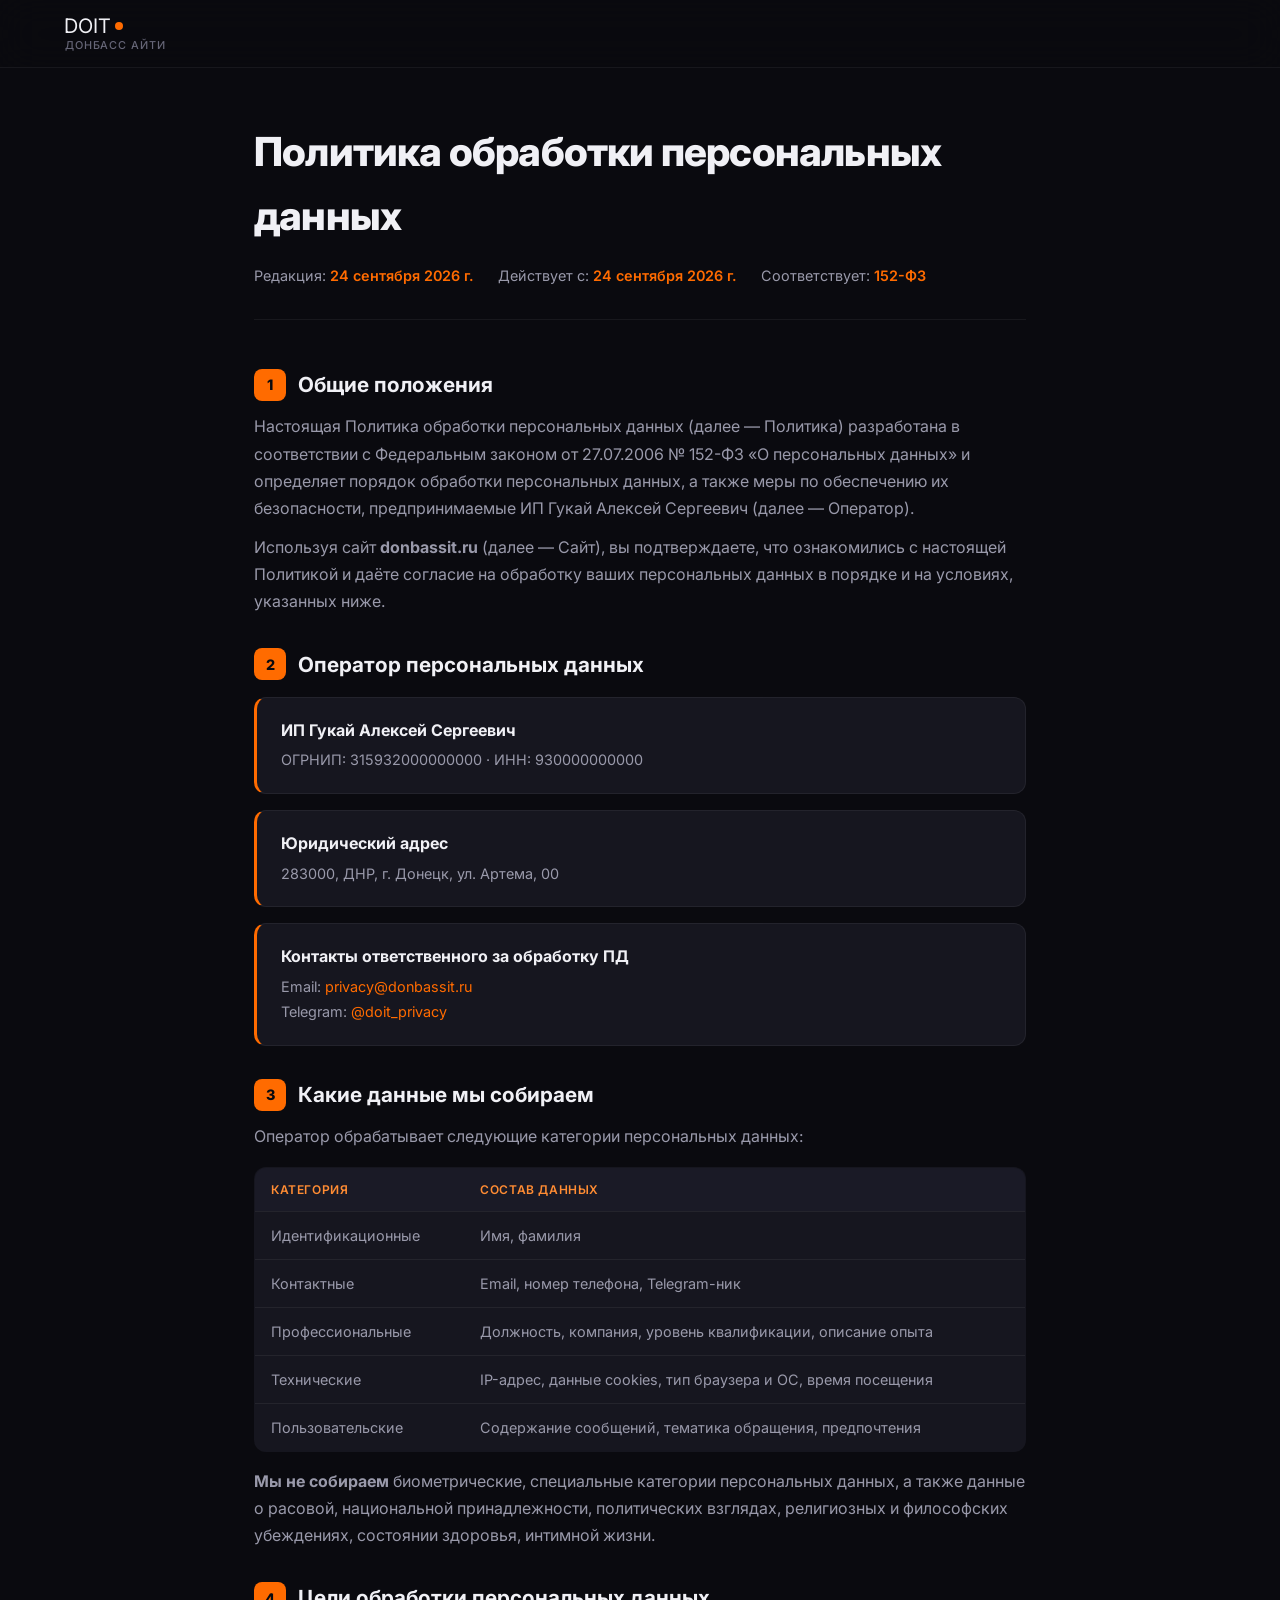
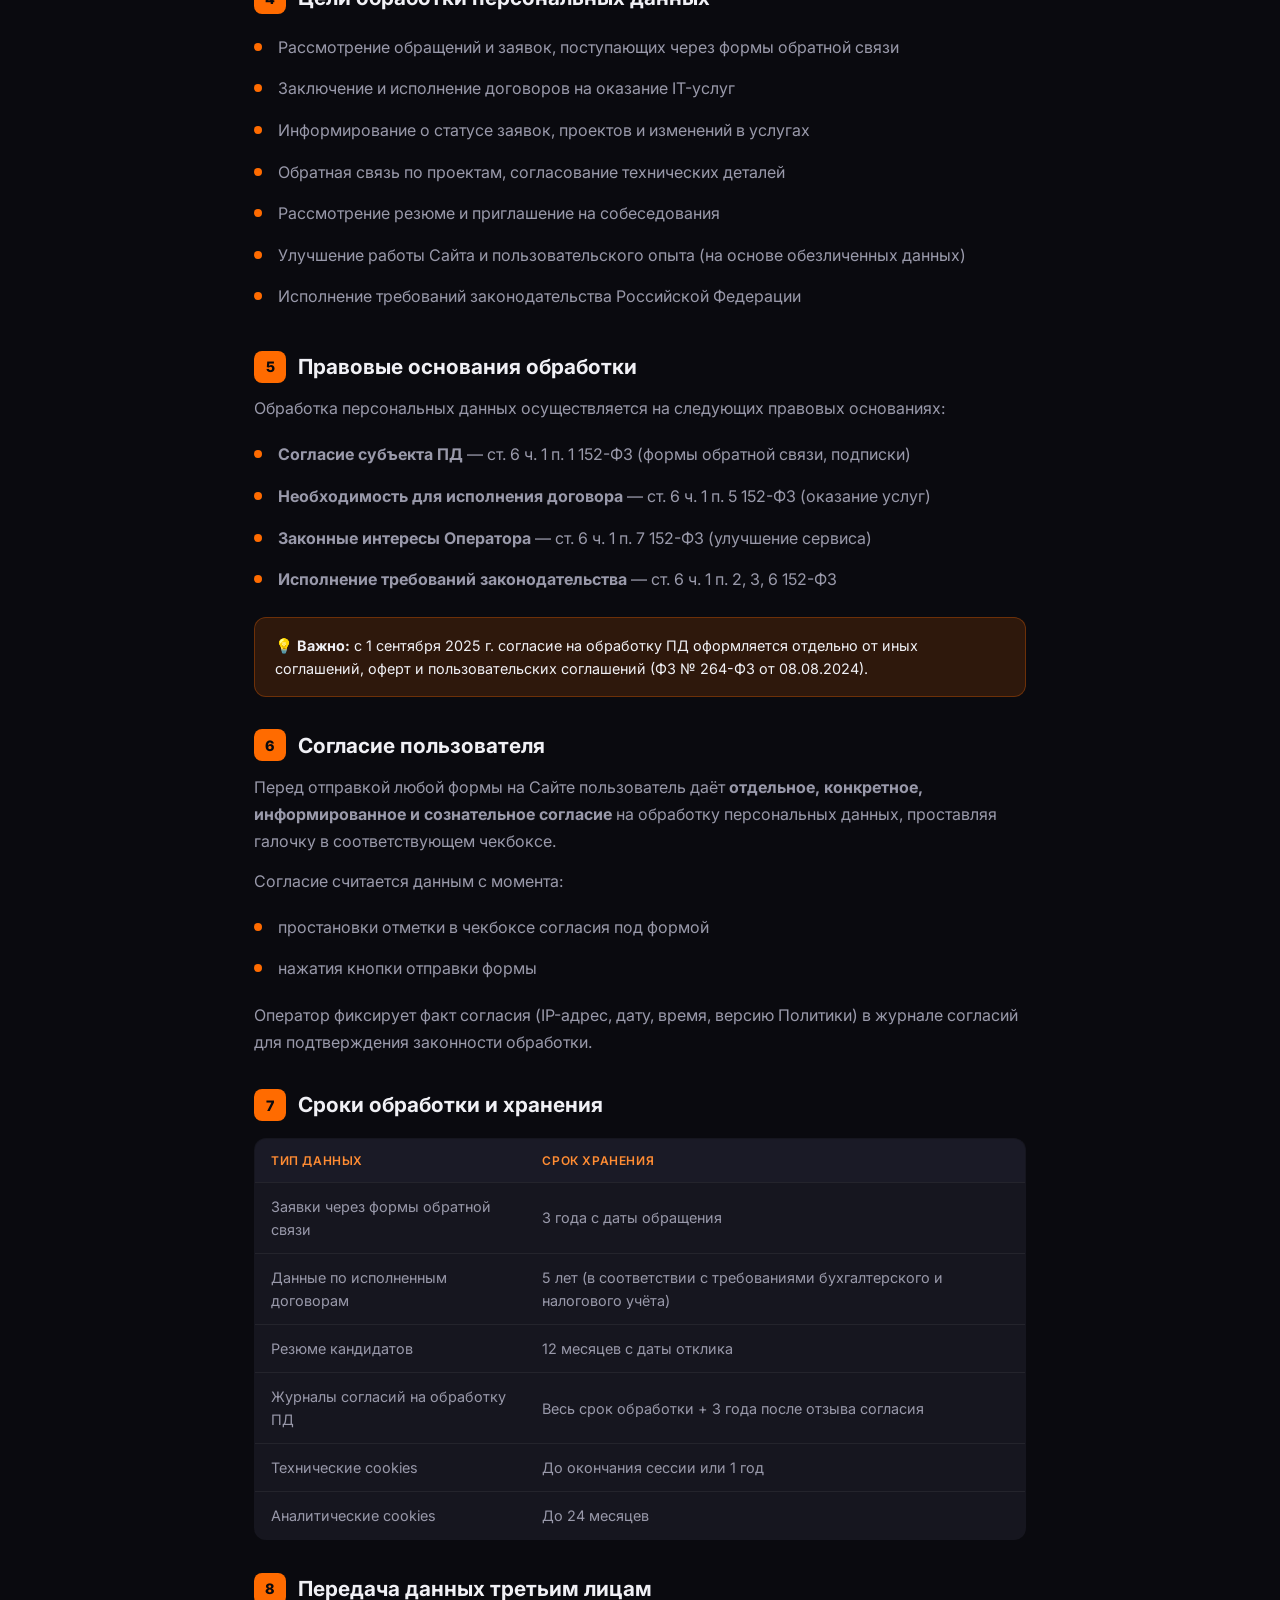
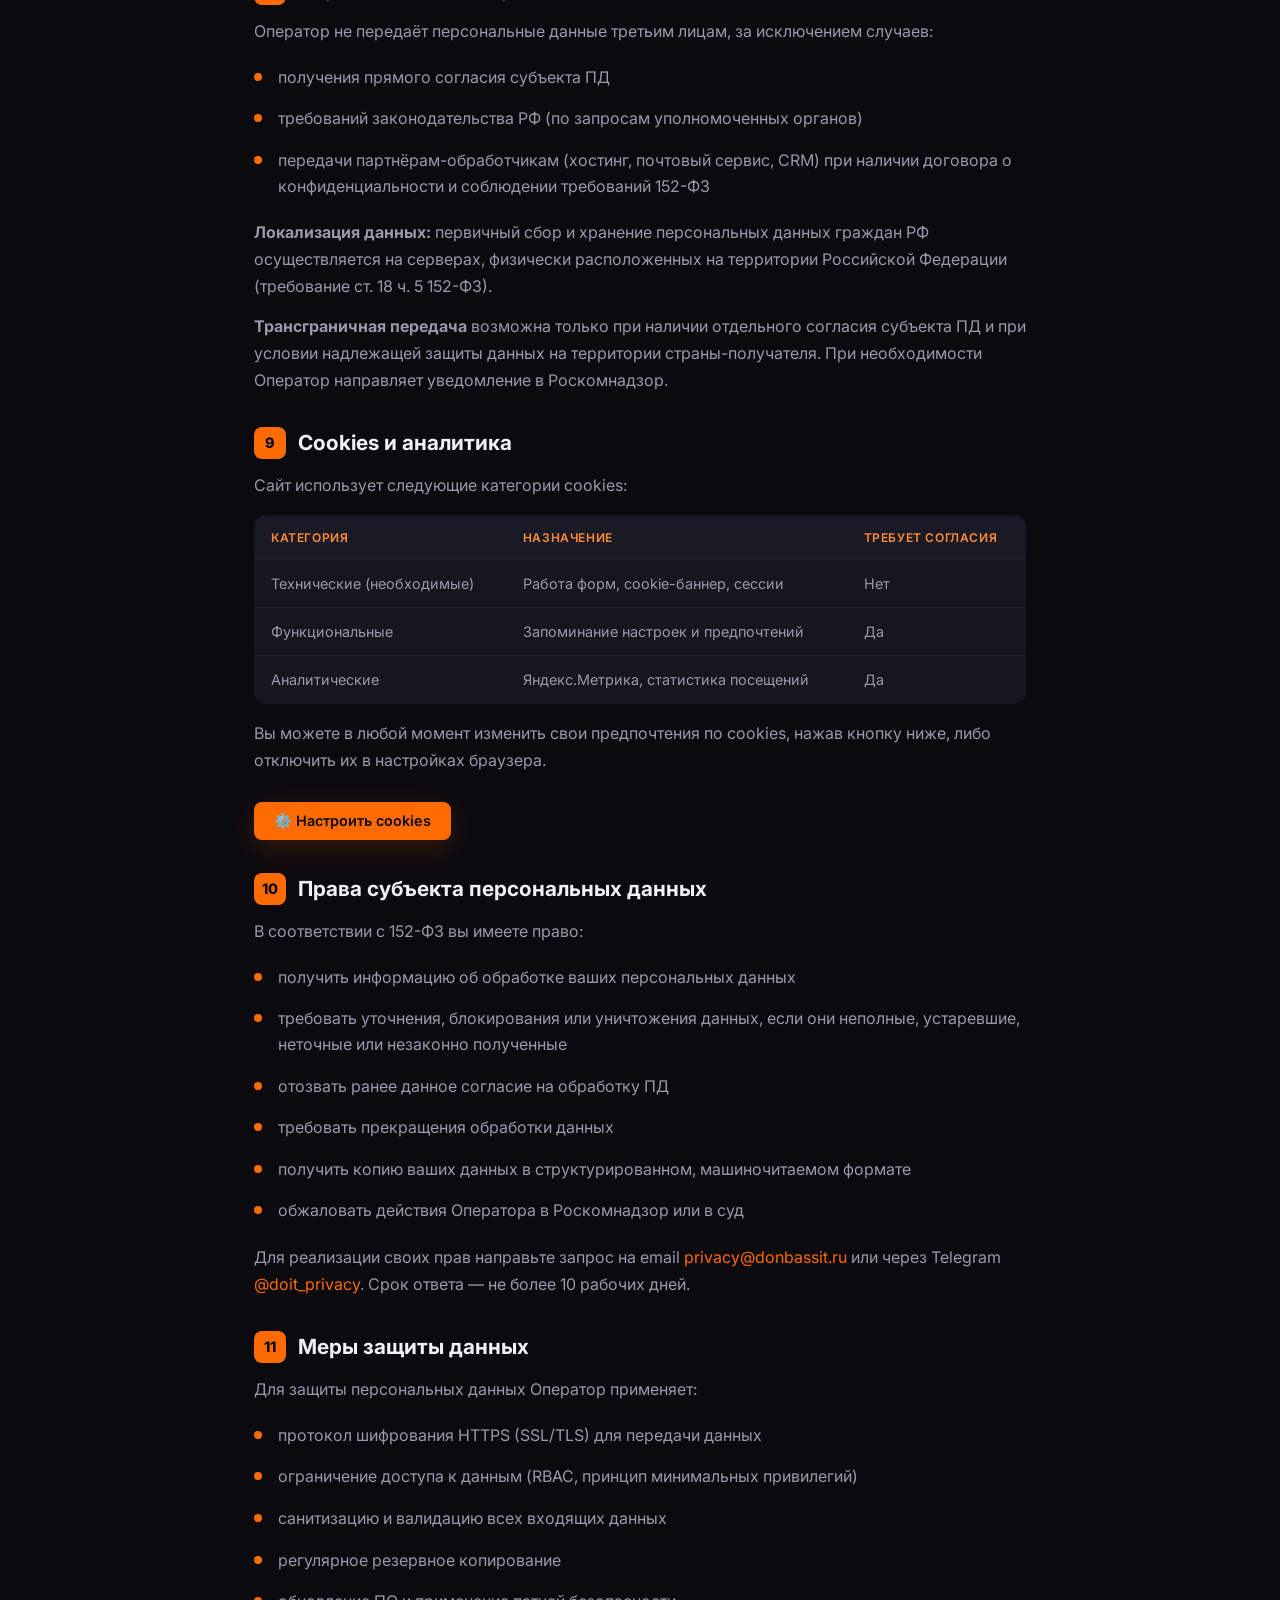
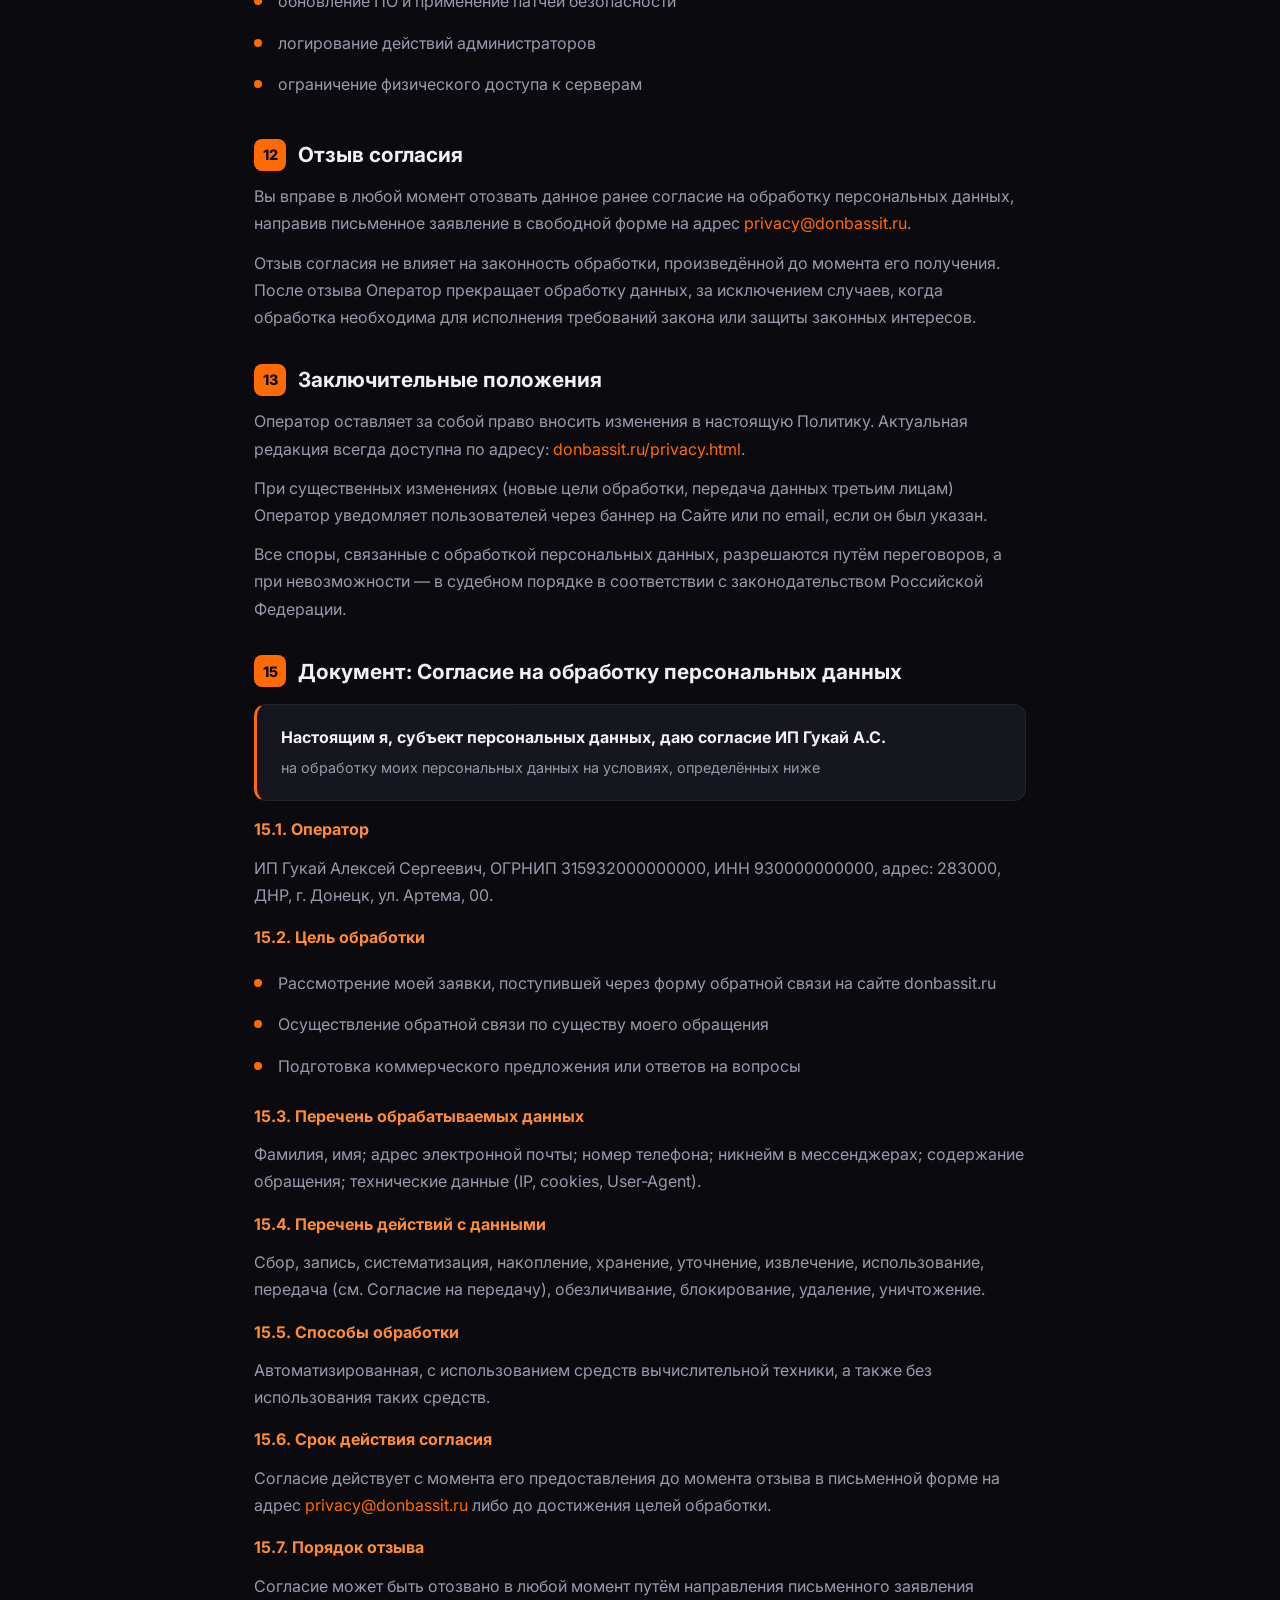
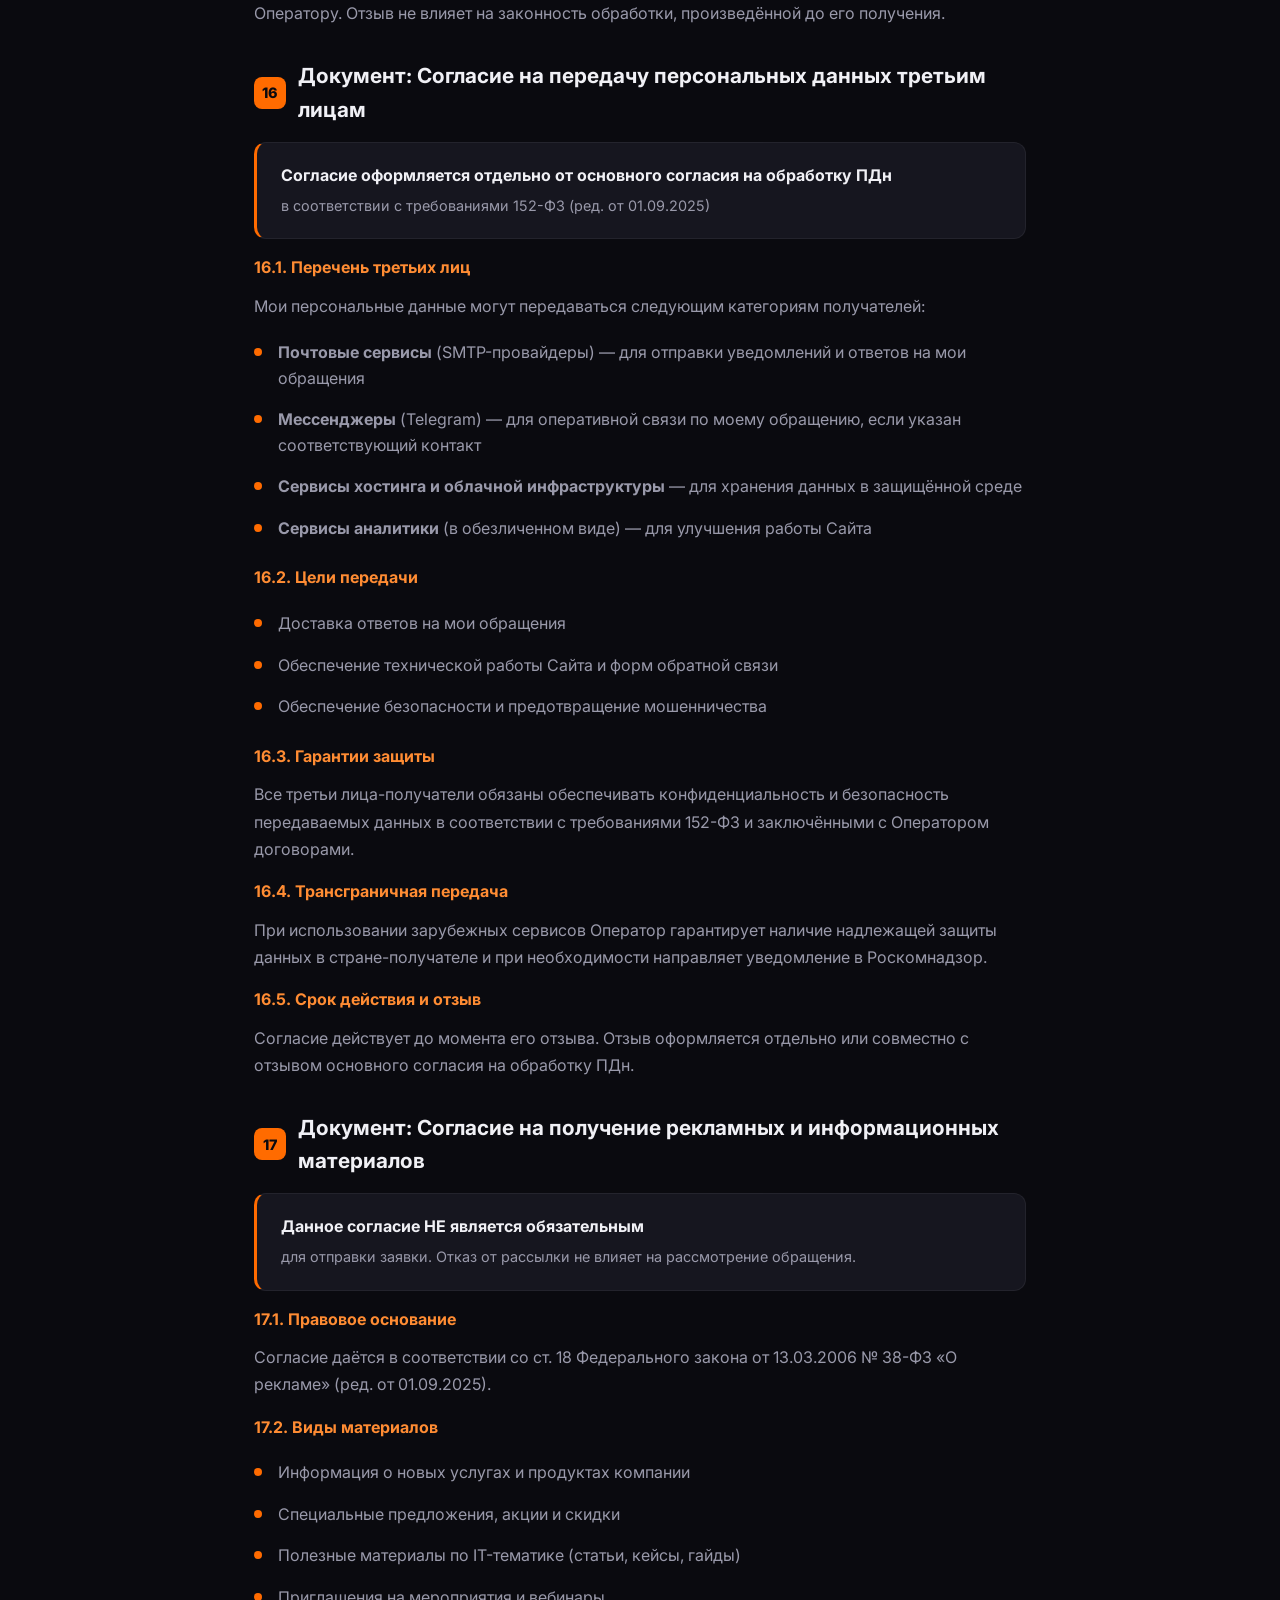
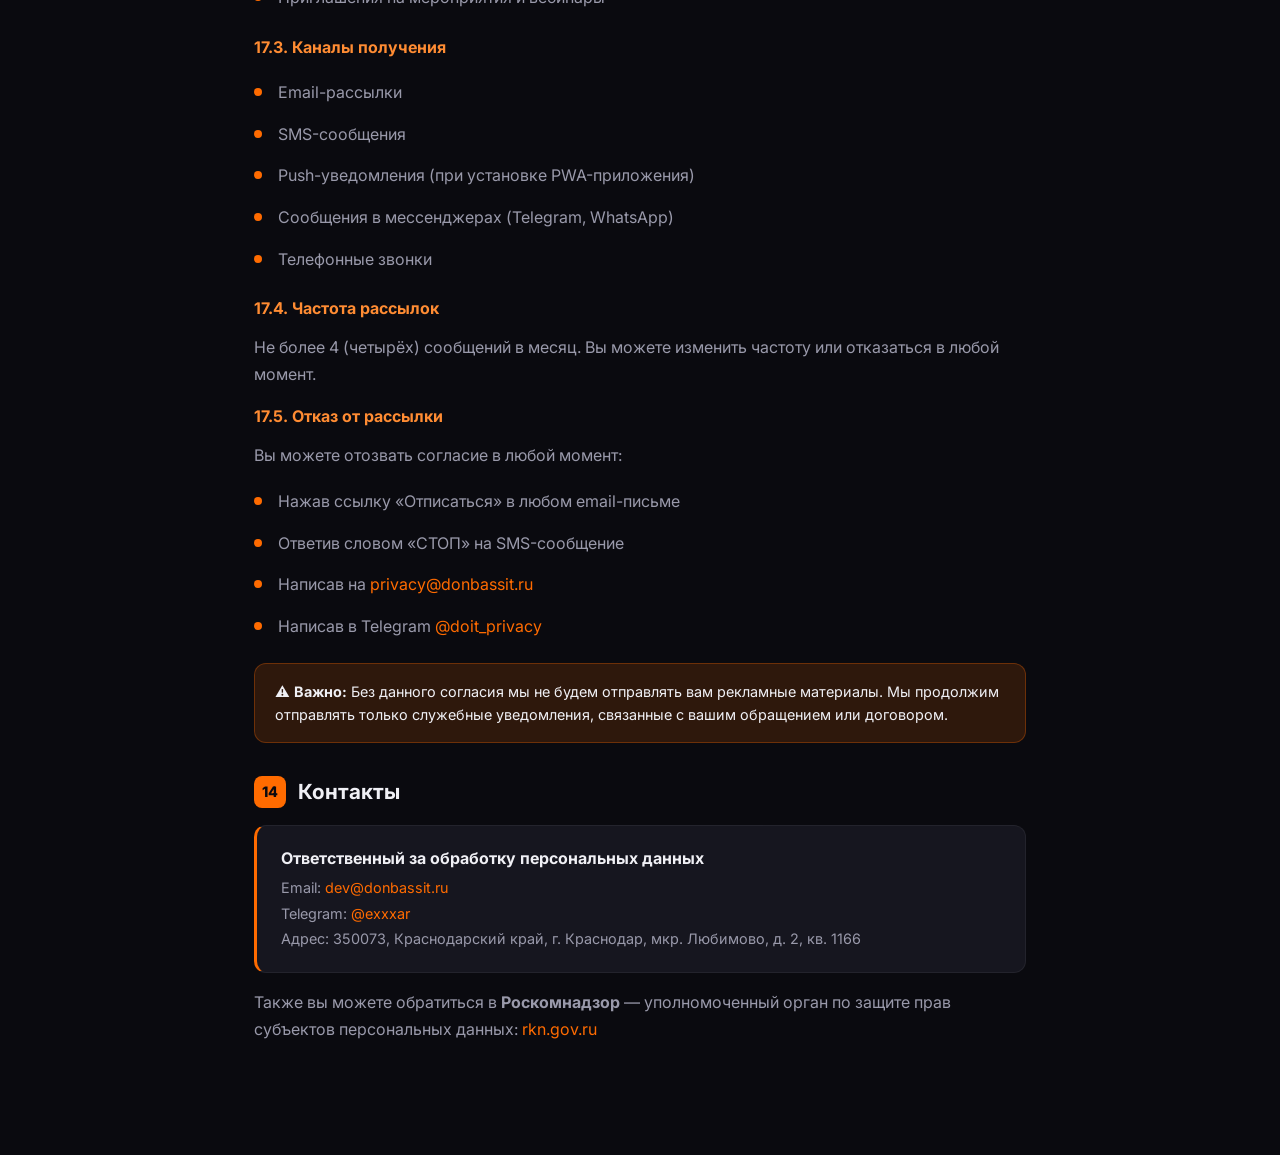
==== privacy.html @ e19195a1 "first" ====
<!DOCTYPE html>
<html lang="ru">
<head>
    <meta charset="UTF-8">
    <meta name="viewport" content="width=device-width, initial-scale=1.0">

    <meta name="description" content="Политика обработки персональных данных компании Донбасс АйТи (DOIT) в соответствии с 152-ФЗ">
    <link rel="preconnect" href="https://fonts.googleapis.com">
    <link rel="preconnect" href="https://fonts.gstatic.com" crossorigin>
    <link href="https://fonts.googleapis.com/css2?family=Inter:wght@300;400;500;600;700;800;900&display=swap" rel="stylesheet">
    <link rel="stylesheet" href="assets/css/styles.css">

    <meta charset="UTF-8">
    <meta name="viewport" content="width=device-width, initial-scale=1.0">

    <title>Политика конфиденциальности — Донбасс АйТи (DOIT)</title>
    <meta name="description" content="Политика обработки персональных данных компании Донбасс АйТи (DOIT). Соответствие 152-ФЗ и 38-ФЗ (ред. от 01.09.2025).">
    <meta name="robots" content="noindex, follow">
    <link rel="canonical" href="https://donbassit.ru/privacy.html">

    <!-- Open Graph -->
    <meta property="og:type" content="website">
    <meta property="og:site_name" content="Донбасс АйТи (DOIT)">
    <meta property="og:title" content="Политика конфиденциальности — DOIT">
    <meta property="og:description" content="Политика обработки персональных данных в соответствии с 152-ФЗ и 38-ФЗ">
    <meta property="og:url" content="https://donbassit.ru/privacy.html">
    <meta property="og:image" content="https://donbassit.ru/og-image.php?title=Веб-разработка&subtitle=Laravel + Vue.js">
    <meta property="og:locale" content="ru_RU">

    <!-- Twitter -->
    <meta name="twitter:card" content="summary">
    <meta name="twitter:title" content="Политика конфиденциальности — DOIT">
    <meta name="twitter:description" content="Политика обработки персональных данных в соответствии с 152-ФЗ">
    <meta name="twitter:image" content="https://donbassit.ru/assets/images/og-cover.jpg">

    <meta name="theme-color" content="#0a0a0f">
    <style>
        .privacy {
            padding-top: 120px;
            padding-bottom: 80px;
        }
        .privacy__container {
            max-width: 820px;
            margin: 0 auto;
            padding: 0 24px;
        }
        .privacy__header {
            margin-bottom: 48px;
            padding-bottom: 32px;
            border-bottom: 1px solid var(--border);
        }
        .privacy__title {
            font-size: clamp(1.8rem, 4vw, 2.5rem);
            font-weight: 800;
            letter-spacing: -0.02em;
            margin-bottom: 16px;
        }
        .privacy__meta {
            display: flex;
            flex-wrap: wrap;
            gap: 24px;
            color: var(--text-secondary);
            font-size: 0.9rem;
        }
        .privacy__meta strong {
            color: var(--accent);
            font-weight: 600;
        }
        .privacy__section {
            margin-bottom: 32px;
        }
        .privacy__section h2 {
            font-size: 1.3rem;
            font-weight: 700;
            margin-bottom: 12px;
            color: var(--text-primary);
            display: flex;
            align-items: center;
            gap: 12px;
        }
        .privacy__section h2 .privacy__num {
            display: inline-flex;
            align-items: center;
            justify-content: center;
            width: 32px;
            height: 32px;
            background: var(--accent);
            color: var(--text-inverse);
            border-radius: 8px;
            font-size: 0.9rem;
            font-weight: 800;
            flex-shrink: 0;
        }
        .privacy__section p {
            color: var(--text-secondary);
            line-height: 1.7;
            margin-bottom: 12px;
        }
        .privacy__section ul {
            list-style: none;
            padding: 0;
            margin: 12px 0;
        }
        .privacy__section ul li {
            position: relative;
            padding: 8px 0 8px 24px;
            color: var(--text-secondary);
            line-height: 1.6;
        }
        .privacy__section ul li::before {
            content: '';
            position: absolute;
            left: 0;
            top: 16px;
            width: 8px;
            height: 8px;
            background: var(--accent);
            border-radius: 50%;
        }
        .privacy__table {
            width: 100%;
            border-collapse: collapse;
            margin: 16px 0;
            background: var(--bg-card);
            border-radius: var(--radius-md);
            overflow: hidden;
            border: 1px solid var(--border);
        }
        .privacy__table th,
        .privacy__table td {
            padding: 12px 16px;
            text-align: left;
            border-bottom: 1px solid var(--border);
            font-size: 0.9rem;
        }
        .privacy__table th {
            background: var(--bg-elevated);
            color: var(--accent-light);
            font-weight: 600;
            text-transform: uppercase;
            font-size: 0.75rem;
            letter-spacing: 0.05em;
        }
        .privacy__table td {
            color: var(--text-secondary);
        }
        .privacy__table tr:last-child td {
            border-bottom: none;
        }
        .privacy__card {
            padding: 20px 24px;
            background: var(--bg-card);
            border: 1px solid var(--border);
            border-left: 3px solid var(--accent);
            border-radius: var(--radius-md);
            margin: 16px 0;
        }
        .privacy__card strong {
            color: var(--text-primary);
            display: block;
            margin-bottom: 4px;
        }
        .privacy__card span {
            color: var(--text-secondary);
            font-size: 0.9rem;
        }
        .privacy__back {
            display: inline-flex;
            align-items: center;
            gap: 8px;
            margin-bottom: 32px;
            color: var(--accent);
            font-weight: 500;
            transition: var(--transition);
        }
        .privacy__back:hover {
            gap: 12px;
        }
        .privacy__cookies-info {
            padding: 16px 20px;
            background: var(--accent-glow);
            border: 1px solid var(--border-accent);
            border-radius: var(--radius-md);
            margin: 16px 0;
            color: var(--text-primary);
            font-size: 0.9rem;
        }
    </style>
</head>
<body>
<header class="privacy-header-bar">
    <div class="privacy-header-bar__inner">
        <a href="index2.html" class="logo">
            <div class="logo__main">
                <span class="logo__text">DOIT</span>
                <span class="logo__dot"></span>
            </div>
            <span class="logo__subtitle">Донбасс АйТи</span>
        </a>
    </div>
</header>

    <main class="privacy">
        <div class="privacy__container">
            <header class="privacy__header">
                <h1 class="privacy__title">Политика обработки персональных данных</h1>
                <div class="privacy__meta">
                    <span>Редакция: <strong>24 сентября 2026 г.</strong></span>
                    <span>Действует с: <strong>24 сентября 2026 г.</strong></span>
                    <span>Соответствует: <strong>152-ФЗ</strong></span>
                </div>
            </header>

            <section class="privacy__section">
                <h2><span class="privacy__num">1</span>Общие положения</h2>
                <p>
                    Настоящая Политика обработки персональных данных (далее — Политика) разработана в соответствии
                    с Федеральным законом от 27.07.2006 № 152-ФЗ «О персональных данных» и определяет порядок
                    обработки персональных данных, а также меры по обеспечению их безопасности, предпринимаемые
                    ИП Гукай Алексей Сергеевич (далее — Оператор).
                </p>
                <p>
                    Используя сайт <strong>donbassit.ru</strong> (далее — Сайт), вы подтверждаете, что ознакомились
                    с настоящей Политикой и даёте согласие на обработку ваших персональных данных в порядке и на
                    условиях, указанных ниже.
                </p>
            </section>

            <section class="privacy__section">
                <h2><span class="privacy__num">2</span>Оператор персональных данных</h2>
                <div class="privacy__card">
                    <strong>ИП Гукай Алексей Сергеевич</strong>
                    <span>ОГРНИП: 315932000000000 · ИНН: 930000000000</span>
                </div>
                <div class="privacy__card">
                    <strong>Юридический адрес</strong>
                    <span>283000, ДНР, г. Донецк, ул. Артема, 00</span>
                </div>
                <div class="privacy__card">
                    <strong>Контакты ответственного за обработку ПД</strong>
                    <span>
                        Email: <a href="mailto:privacy@donbassit.ru" style="color: var(--accent);">privacy@donbassit.ru</a><br>
                        Telegram: <a href="https://t.me/doit_privacy" style="color: var(--accent);">@doit_privacy</a>
                    </span>
                </div>
            </section>

            <section class="privacy__section">
                <h2><span class="privacy__num">3</span>Какие данные мы собираем</h2>
                <p>Оператор обрабатывает следующие категории персональных данных:</p>
                <table class="privacy__table">
                    <thead>
                        <tr>
                            <th>Категория</th>
                            <th>Состав данных</th>
                        </tr>
                    </thead>
                    <tbody>
                        <tr>
                            <td>Идентификационные</td>
                            <td>Имя, фамилия</td>
                        </tr>
                        <tr>
                            <td>Контактные</td>
                            <td>Email, номер телефона, Telegram-ник</td>
                        </tr>
                        <tr>
                            <td>Профессиональные</td>
                            <td>Должность, компания, уровень квалификации, описание опыта</td>
                        </tr>
                        <tr>
                            <td>Технические</td>
                            <td>IP-адрес, данные cookies, тип браузера и ОС, время посещения</td>
                        </tr>
                        <tr>
                            <td>Пользовательские</td>
                            <td>Содержание сообщений, тематика обращения, предпочтения</td>
                        </tr>
                    </tbody>
                </table>
                <p>
                    <strong>Мы не собираем</strong> биометрические, специальные категории персональных данных,
                    а также данные о расовой, национальной принадлежности, политических взглядах, религиозных
                    и философских убеждениях, состоянии здоровья, интимной жизни.
                </p>
            </section>

            <section class="privacy__section">
                <h2><span class="privacy__num">4</span>Цели обработки персональных данных</h2>
                <ul>
                    <li>Рассмотрение обращений и заявок, поступающих через формы обратной связи</li>
                    <li>Заключение и исполнение договоров на оказание IT-услуг</li>
                    <li>Информирование о статусе заявок, проектов и изменений в услугах</li>
                    <li>Обратная связь по проектам, согласование технических деталей</li>
                    <li>Рассмотрение резюме и приглашение на собеседования</li>
                    <li>Улучшение работы Сайта и пользовательского опыта (на основе обезличенных данных)</li>
                    <li>Исполнение требований законодательства Российской Федерации</li>
                </ul>
            </section>

            <section class="privacy__section">
                <h2><span class="privacy__num">5</span>Правовые основания обработки</h2>
                <p>Обработка персональных данных осуществляется на следующих правовых основаниях:</p>
                <ul>
                    <li><strong>Согласие субъекта ПД</strong> — ст. 6 ч. 1 п. 1 152-ФЗ (формы обратной связи, подписки)</li>
                    <li><strong>Необходимость для исполнения договора</strong> — ст. 6 ч. 1 п. 5 152-ФЗ (оказание услуг)</li>
                    <li><strong>Законные интересы Оператора</strong> — ст. 6 ч. 1 п. 7 152-ФЗ (улучшение сервиса)</li>
                    <li><strong>Исполнение требований законодательства</strong> — ст. 6 ч. 1 п. 2, 3, 6 152-ФЗ</li>
                </ul>
                <div class="privacy__cookies-info">
                    💡 <strong>Важно:</strong> с 1 сентября 2025 г. согласие на обработку ПД оформляется отдельно от
                    иных соглашений, оферт и пользовательских соглашений (ФЗ № 264-ФЗ от 08.08.2024).
                </div>
            </section>

            <section class="privacy__section">
                <h2><span class="privacy__num">6</span>Согласие пользователя</h2>
                <p>
                    Перед отправкой любой формы на Сайте пользователь даёт <strong>отдельное, конкретное,
                    информированное и сознательное согласие</strong> на обработку персональных данных,
                    проставляя галочку в соответствующем чекбоксе.
                </p>
                <p>Согласие считается данным с момента:</p>
                <ul>
                    <li>простановки отметки в чекбоксе согласия под формой</li>
                    <li>нажатия кнопки отправки формы</li>
                </ul>
                <p>
                    Оператор фиксирует факт согласия (IP-адрес, дату, время, версию Политики) в журнале
                    согласий для подтверждения законности обработки.
                </p>
            </section>

            <section class="privacy__section">
                <h2><span class="privacy__num">7</span>Сроки обработки и хранения</h2>
                <table class="privacy__table">
                    <thead>
                        <tr>
                            <th>Тип данных</th>
                            <th>Срок хранения</th>
                        </tr>
                    </thead>
                    <tbody>
                        <tr>
                            <td>Заявки через формы обратной связи</td>
                            <td>3 года с даты обращения</td>
                        </tr>
                        <tr>
                            <td>Данные по исполненным договорам</td>
                            <td>5 лет (в соответствии с требованиями бухгалтерского и налогового учёта)</td>
                        </tr>
                        <tr>
                            <td>Резюме кандидатов</td>
                            <td>12 месяцев с даты отклика</td>
                        </tr>
                        <tr>
                            <td>Журналы согласий на обработку ПД</td>
                            <td>Весь срок обработки + 3 года после отзыва согласия</td>
                        </tr>
                        <tr>
                            <td>Технические cookies</td>
                            <td>До окончания сессии или 1 год</td>
                        </tr>
                        <tr>
                            <td>Аналитические cookies</td>
                            <td>До 24 месяцев</td>
                        </tr>
                    </tbody>
                </table>
            </section>

            <section class="privacy__section">
                <h2><span class="privacy__num">8</span>Передача данных третьим лицам</h2>
                <p>Оператор не передаёт персональные данные третьим лицам, за исключением случаев:</p>
                <ul>
                    <li>получения прямого согласия субъекта ПД</li>
                    <li>требований законодательства РФ (по запросам уполномоченных органов)</li>
                    <li>передачи партнёрам-обработчикам (хостинг, почтовый сервис, CRM) при наличии договора
                        о конфиденциальности и соблюдении требований 152-ФЗ</li>
                </ul>
                <p>
                    <strong>Локализация данных:</strong> первичный сбор и хранение персональных данных
                    граждан РФ осуществляется на серверах, физически расположенных на территории
                    Российской Федерации (требование ст. 18 ч. 5 152-ФЗ).
                </p>
                <p>
                    <strong>Трансграничная передача</strong> возможна только при наличии отдельного
                    согласия субъекта ПД и при условии надлежащей защиты данных на территории страны-получателя.
                    При необходимости Оператор направляет уведомление в Роскомнадзор.
                </p>
            </section>

            <section class="privacy__section">
                <h2><span class="privacy__num">9</span>Cookies и аналитика</h2>
                <p>Сайт использует следующие категории cookies:</p>
                <table class="privacy__table">
                    <thead>
                        <tr>
                            <th>Категория</th>
                            <th>Назначение</th>
                            <th>Требует согласия</th>
                        </tr>
                    </thead>
                    <tbody>
                        <tr>
                            <td>Технические (необходимые)</td>
                            <td>Работа форм, cookie-баннер, сессии</td>
                            <td>Нет</td>
                        </tr>
                        <tr>
                            <td>Функциональные</td>
                            <td>Запоминание настроек и предпочтений</td>
                            <td>Да</td>
                        </tr>
                        <tr>
                            <td>Аналитические</td>
                            <td>Яндекс.Метрика, статистика посещений</td>
                            <td>Да</td>
                        </tr>
                    </tbody>
                </table>
                <p>
                    Вы можете в любой момент изменить свои предпочтения по cookies, нажав кнопку ниже,
                    либо отключить их в настройках браузера.
                </p>
                <button class="btn btn--accent" onclick="window.showCookieSettings && window.showCookieSettings()" style="margin-top: 16px;">
                    ⚙️ Настроить cookies
                </button>
            </section>

            <section class="privacy__section">
                <h2><span class="privacy__num">10</span>Права субъекта персональных данных</h2>
                <p>В соответствии с 152-ФЗ вы имеете право:</p>
                <ul>
                    <li>получить информацию об обработке ваших персональных данных</li>
                    <li>требовать уточнения, блокирования или уничтожения данных, если они неполные, устаревшие,
                        неточные или незаконно полученные</li>
                    <li>отозвать ранее данное согласие на обработку ПД</li>
                    <li>требовать прекращения обработки данных</li>
                    <li>получить копию ваших данных в структурированном, машиночитаемом формате</li>
                    <li>обжаловать действия Оператора в Роскомнадзор или в суд</li>
                </ul>
                <p>
                    Для реализации своих прав направьте запрос на email
                    <a href="mailto:privacy@donbassit.ru" style="color: var(--accent);">privacy@donbassit.ru</a>
                    или через Telegram
                    <a href="https://t.me/doit_privacy" style="color: var(--accent);">@doit_privacy</a>.
                    Срок ответа — не более 10 рабочих дней.
                </p>
            </section>

            <section class="privacy__section">
                <h2><span class="privacy__num">11</span>Меры защиты данных</h2>
                <p>Для защиты персональных данных Оператор применяет:</p>
                <ul>
                    <li>протокол шифрования HTTPS (SSL/TLS) для передачи данных</li>
                    <li>ограничение доступа к данным (RBAC, принцип минимальных привилегий)</li>
                    <li>санитизацию и валидацию всех входящих данных</li>
                    <li>регулярное резервное копирование</li>
                    <li>обновление ПО и применение патчей безопасности</li>
                    <li>логирование действий администраторов</li>
                    <li>ограничение физического доступа к серверам</li>
                </ul>
            </section>

            <section class="privacy__section">
                <h2><span class="privacy__num">12</span>Отзыв согласия</h2>
                <p>
                    Вы вправе в любой момент отозвать данное ранее согласие на обработку персональных данных,
                    направив письменное заявление в свободной форме на адрес
                    <a href="mailto:privacy@donbassit.ru" style="color: var(--accent);">privacy@donbassit.ru</a>.
                </p>
                <p>
                    Отзыв согласия не влияет на законность обработки, произведённой до момента его получения.
                    После отзыва Оператор прекращает обработку данных, за исключением случаев, когда обработка
                    необходима для исполнения требований закона или защиты законных интересов.
                </p>
            </section>

            <section class="privacy__section">
                <h2><span class="privacy__num">13</span>Заключительные положения</h2>
                <p>
                    Оператор оставляет за собой право вносить изменения в настоящую Политику.
                    Актуальная редакция всегда доступна по адресу:
                    <a href="privacy.html" style="color: var(--accent);">donbassit.ru/privacy.html</a>.
                </p>
                <p>
                    При существенных изменениях (новые цели обработки, передача данных третьим лицам)
                    Оператор уведомляет пользователей через баннер на Сайте или по email, если он был указан.
                </p>
                <p>
                    Все споры, связанные с обработкой персональных данных, разрешаются путём переговоров,
                    а при невозможности — в судебном порядке в соответствии с законодательством Российской Федерации.
                </p>
            </section>

            <section class="privacy__section" id="pd-consent">
                <h2><span class="privacy__num">15</span>Документ: Согласие на обработку персональных данных</h2>
                <div class="privacy__card">
                    <strong>Настоящим я, субъект персональных данных, даю согласие ИП Гукай А.С.</strong>
                    <span>на обработку моих персональных данных на условиях, определённых ниже</span>
                </div>

                <h3 style="font-size: 1rem; margin: 16px 0 12px; color: var(--accent-light);">
                    15.1. Оператор
                </h3>
                <p>ИП Гукай Алексей Сергеевич, ОГРНИП 315932000000000, ИНН 930000000000, адрес: 283000, ДНР, г. Донецк, ул. Артема, 00.</p>

                <h3 style="font-size: 1rem; margin: 16px 0 12px; color: var(--accent-light);">
                    15.2. Цель обработки
                </h3>
                <ul>
                    <li>Рассмотрение моей заявки, поступившей через форму обратной связи на сайте donbassit.ru</li>
                    <li>Осуществление обратной связи по существу моего обращения</li>
                    <li>Подготовка коммерческого предложения или ответов на вопросы</li>
                </ul>

                <h3 style="font-size: 1rem; margin: 16px 0 12px; color: var(--accent-light);">
                    15.3. Перечень обрабатываемых данных
                </h3>
                <p>Фамилия, имя; адрес электронной почты; номер телефона; никнейм в мессенджерах; содержание обращения; технические данные (IP, cookies, User-Agent).</p>

                <h3 style="font-size: 1rem; margin: 16px 0 12px; color: var(--accent-light);">
                    15.4. Перечень действий с данными
                </h3>
                <p>Сбор, запись, систематизация, накопление, хранение, уточнение, извлечение, использование, передача (см. Согласие на передачу), обезличивание, блокирование, удаление, уничтожение.</p>

                <h3 style="font-size: 1rem; margin: 16px 0 12px; color: var(--accent-light);">
                    15.5. Способы обработки
                </h3>
                <p>Автоматизированная, с использованием средств вычислительной техники, а также без использования таких средств.</p>

                <h3 style="font-size: 1rem; margin: 16px 0 12px; color: var(--accent-light);">
                    15.6. Срок действия согласия
                </h3>
                <p>Согласие действует с момента его предоставления до момента отзыва в письменной форме на адрес <a href="mailto:privacy@donbassit.ru" style="color: var(--accent);">privacy@donbassit.ru</a> либо до достижения целей обработки.</p>

                <h3 style="font-size: 1rem; margin: 16px 0 12px; color: var(--accent-light);">
                    15.7. Порядок отзыва
                </h3>
                <p>Согласие может быть отозвано в любой момент путём направления письменного заявления Оператору. Отзыв не влияет на законность обработки, произведённой до его получения.</p>
            </section>

            <section class="privacy__section" id="transfer-consent">
                <h2><span class="privacy__num">16</span>Документ: Согласие на передачу персональных данных третьим лицам</h2>
                <div class="privacy__card">
                    <strong>Согласие оформляется отдельно от основного согласия на обработку ПДн</strong>
                    <span>в соответствии с требованиями 152-ФЗ (ред. от 01.09.2025)</span>
                </div>

                <h3 style="font-size: 1rem; margin: 16px 0 12px; color: var(--accent-light);">
                    16.1. Перечень третьих лиц
                </h3>
                <p>Мои персональные данные могут передаваться следующим категориям получателей:</p>
                <ul>
                    <li><strong>Почтовые сервисы</strong> (SMTP-провайдеры) — для отправки уведомлений и ответов на мои обращения</li>
                    <li><strong>Мессенджеры</strong> (Telegram) — для оперативной связи по моему обращению, если указан соответствующий контакт</li>
                    <li><strong>Сервисы хостинга и облачной инфраструктуры</strong> — для хранения данных в защищённой среде</li>
                    <li><strong>Сервисы аналитики</strong> (в обезличенном виде) — для улучшения работы Сайта</li>
                </ul>

                <h3 style="font-size: 1rem; margin: 16px 0 12px; color: var(--accent-light);">
                    16.2. Цели передачи
                </h3>
                <ul>
                    <li>Доставка ответов на мои обращения</li>
                    <li>Обеспечение технической работы Сайта и форм обратной связи</li>
                    <li>Обеспечение безопасности и предотвращение мошенничества</li>
                </ul>

                <h3 style="font-size: 1rem; margin: 16px 0 12px; color: var(--accent-light);">
                    16.3. Гарантии защиты
                </h3>
                <p>Все третьи лица-получатели обязаны обеспечивать конфиденциальность и безопасность передаваемых данных в соответствии с требованиями 152-ФЗ и заключёнными с Оператором договорами.</p>

                <h3 style="font-size: 1rem; margin: 16px 0 12px; color: var(--accent-light);">
                    16.4. Трансграничная передача
                </h3>
                <p>При использовании зарубежных сервисов Оператор гарантирует наличие надлежащей защиты данных в стране-получателе и при необходимости направляет уведомление в Роскомнадзор.</p>

                <h3 style="font-size: 1rem; margin: 16px 0 12px; color: var(--accent-light);">
                    16.5. Срок действия и отзыв
                </h3>
                <p>Согласие действует до момента его отзыва. Отзыв оформляется отдельно или совместно с отзывом основного согласия на обработку ПДн.</p>
            </section>

            <section class="privacy__section" id="mailing-consent">
                <h2><span class="privacy__num">17</span>Документ: Согласие на получение рекламных и информационных материалов</h2>
                <div class="privacy__card">
                    <strong>Данное согласие НЕ является обязательным</strong>
                    <span>для отправки заявки. Отказ от рассылки не влияет на рассмотрение обращения.</span>
                </div>

                <h3 style="font-size: 1rem; margin: 16px 0 12px; color: var(--accent-light);">
                    17.1. Правовое основание
                </h3>
                <p>Согласие даётся в соответствии со ст. 18 Федерального закона от 13.03.2006 № 38-ФЗ «О рекламе» (ред. от 01.09.2025).</p>

                <h3 style="font-size: 1rem; margin: 16px 0 12px; color: var(--accent-light);">
                    17.2. Виды материалов
                </h3>
                <ul>
                    <li>Информация о новых услугах и продуктах компании</li>
                    <li>Специальные предложения, акции и скидки</li>
                    <li>Полезные материалы по IT-тематике (статьи, кейсы, гайды)</li>
                    <li>Приглашения на мероприятия и вебинары</li>
                </ul>

                <h3 style="font-size: 1rem; margin: 16px 0 12px; color: var(--accent-light);">
                    17.3. Каналы получения
                </h3>
                <ul>
                    <li>Email-рассылки</li>
                    <li>SMS-сообщения</li>
                    <li>Push-уведомления (при установке PWA-приложения)</li>
                    <li>Сообщения в мессенджерах (Telegram, WhatsApp)</li>
                    <li>Телефонные звонки</li>
                </ul>

                <h3 style="font-size: 1rem; margin: 16px 0 12px; color: var(--accent-light);">
                    17.4. Частота рассылок
                </h3>
                <p>Не более 4 (четырёх) сообщений в месяц. Вы можете изменить частоту или отказаться в любой момент.</p>

                <h3 style="font-size: 1rem; margin: 16px 0 12px; color: var(--accent-light);">
                    17.5. Отказ от рассылки
                </h3>
                <p>Вы можете отозвать согласие в любой момент:</p>
                <ul>
                    <li>Нажав ссылку «Отписаться» в любом email-письме</li>
                    <li>Ответив словом «СТОП» на SMS-сообщение</li>
                    <li>Написав на <a href="mailto:privacy@donbassit.ru" style="color: var(--accent);">privacy@donbassit.ru</a></li>
                    <li>Написав в Telegram <a href="https://t.me/doit_privacy" style="color: var(--accent);">@doit_privacy</a></li>
                </ul>

                <div class="privacy__cookies-info">
                    ⚠️ <strong>Важно:</strong> Без данного согласия мы не будем отправлять вам рекламные материалы.
                    Мы продолжим отправлять только служебные уведомления, связанные с вашим обращением или договором.
                </div>
            </section>

            <section class="privacy__section">
                <h2><span class="privacy__num">14</span>Контакты</h2>
                <div class="privacy__card">
                    <strong>Ответственный за обработку персональных данных</strong>
                    <span>
                        Email: <a href="mailto:dev@donbassit.ru" style="color: var(--accent);">dev@donbassit.ru</a><br>
                        Telegram: <a href="https://t.me/exxxxar" style="color: var(--accent);">@exxxar</a><br>
                        Адрес: 350073, Краснодарский край, г. Краснодар, мкр. Любимово, д. 2, кв. 1166
                    </span>
                </div>
                <p style="margin-top: 16px;">
                    Также вы можете обратиться в <strong>Роскомнадзор</strong> — уполномоченный орган
                    по защите прав субъектов персональных данных:
                    <a href="https://rkn.gov.ru" target="_blank" rel="noopener noreferrer" style="color: var(--accent);">rkn.gov.ru</a>
                </p>
            </section>
        </div>
    </main>

    <script src="assets/js/scripts.js"></script>
</body>
</html>
---- assets/css/styles.css ----
/* ===== CSS VARIABLES ===== */
:root {
    /* Dark Theme Colors */
    --bg-primary: #0a0a0f;
    --bg-secondary: #111118;
    --bg-card: #16161f;
    --bg-card-hover: #1c1c28;
    --bg-elevated: #1a1a26;

    /* Orange Accent */
    --accent: #ff6b00;
    --accent-light: #ff8c33;
    --accent-dark: #e05e00;
    --accent-glow: rgba(255, 107, 0, 0.15);
    --accent-glow-strong: rgba(255, 107, 0, 0.3);

    /* Text */
    --text-primary: #f0f0f5;
    --text-secondary: #9999aa;
    --text-muted: #666677;
    --text-inverse: #0a0a0f;

    /* Borders */
    --border: rgba(255, 255, 255, 0.06);
    --border-light: rgba(255, 255, 255, 0.1);
    --border-accent: rgba(255, 107, 0, 0.3);

    /* Shadows */
    --shadow-sm: 0 2px 8px rgba(0, 0, 0, 0.3);
    --shadow-md: 0 8px 32px rgba(0, 0, 0, 0.4);
    --shadow-lg: 0 16px 64px rgba(0, 0, 0, 0.5);
    --shadow-accent: 0 8px 32px rgba(255, 107, 0, 0.2);

    /* Spacing */
    --radius-sm: 8px;
    --radius-md: 12px;
    --radius-lg: 16px;
    --radius-xl: 24px;

    /* Transitions */
    --transition: 0.3s cubic-bezier(0.4, 0, 0.2, 1);
    --transition-slow: 0.6s cubic-bezier(0.4, 0, 0.2, 1);
}

/* ===== RESET & BASE ===== */
*,
*::before,
*::after {
    margin: 0;
    padding: 0;
    box-sizing: border-box;
}

html {
    scroll-behavior: smooth;
    font-size: 16px;
}

body {
    font-family: 'Inter', -apple-system, BlinkMacSystemFont, sans-serif;
    background: var(--bg-primary);
    color: var(--text-primary);
    line-height: 1.6;
    overflow-x: hidden;
    -webkit-font-smoothing: antialiased;
    -moz-osx-font-smoothing: grayscale;
}

a {
    color: inherit;
    text-decoration: none;
}

img {
    max-width: 100%;
    display: block;
}

button {
    cursor: pointer;
    border: none;
    background: none;
    font-family: inherit;
}

input, textarea, select {
    font-family: inherit;
    font-size: inherit;
}

/* ===== CONTAINER ===== */
.container {
    max-width: 1200px;
    margin: 0 auto;
    padding: 0 24px;
}

/* ===== HEADER ===== */
.header {
    position: fixed;
    top: 0;
    left: 0;
    right: 0;
    z-index: 1000;
    padding: 16px 0;
    transition: var(--transition);
    background: transparent;
}

.header--scrolled {
    background: rgba(10, 10, 15, 0.85);
    backdrop-filter: blur(20px);
    -webkit-backdrop-filter: blur(20px);
    border-bottom: 1px solid var(--border);
    padding: 12px 0;
}

.header__inner {
    display: flex;
    align-items: center;
    justify-content: space-between;
}

.logo {
    display: flex;
    flex-direction: column;
    gap: 2px;
    line-height: 1;
    text-decoration: none;
    transition: var(--transition);
}

.logo:hover {
    opacity: 0.85;
}

.logo__main {
    display: flex;
    align-items: center;
    gap: 4px;
}

/* Логотип на мобильных — чуть меньше */
.logo__text {
    font-size: 1.25rem;
}

.logo__subtitle {
    font-size: 0.6rem;
    letter-spacing: 0.05em;
}

.logo__dot {
    width: 8px;
    height: 8px;
    background: var(--accent);
    border-radius: 50%;
    display: inline-block;
    animation: pulse-dot 2s ease-in-out infinite;
    flex-shrink: 0;
}

/* 🔥 Подзаголовок "Донбасс АйТи" — мелкий приглушённый текст */
.logo__subtitle {
    display: block;
    font-size: 0.68rem;
    font-weight: 500;
    letter-spacing: 0.08em;
    text-transform: uppercase;
    color: var(--text-muted);
    line-height: 1;
    padding-left: 1px;
    margin-top: 2px;
    transition: var(--transition);
}

.logo:hover .logo__subtitle {
    color: var(--accent);
}
@keyframes pulse-dot {
    0%, 100% { opacity: 1; transform: scale(1); }
    50% { opacity: 0.6; transform: scale(1.3); }
}

.nav {
    display: flex;
    align-items: center;
    gap: 8px;
}

.nav__link {
    padding: 8px 16px;
    border-radius: var(--radius-sm);
    color: var(--text-secondary);
    font-size: 0.9rem;
    font-weight: 500;
    transition: var(--transition);
}

.nav__link:hover {
    color: var(--text-primary);
    background: rgba(255, 255, 255, 0.05);
}

.nav__cta {
    margin-left: 16px;
}

/* Burger */
.burger {
    display: none;
    flex-direction: column;
    gap: 5px;
    padding: 8px;
    z-index: 1001;
}

.burger span {
    display: block;
    width: 24px;
    height: 2px;
    background: var(--text-primary);
    border-radius: 2px;
    transition: var(--transition);
}

.burger--active span:nth-child(1) {
    transform: rotate(45deg) translate(5px, 5px);
}

.burger--active span:nth-child(2) {
    opacity: 0;
}

.burger--active span:nth-child(3) {
    transform: rotate(-45deg) translate(5px, -5px);
}

/* ===== BUTTONS ===== */
.btn {
    display: inline-flex;
    align-items: center;
    justify-content: center;
    gap: 8px;
    padding: 10px 20px;
    border-radius: var(--radius-sm);
    font-weight: 600;
    font-size: 0.9rem;
    transition: var(--transition);
    white-space: nowrap;
    position: relative;
    overflow: hidden;
}

.btn--accent {
    background: var(--accent);
    color: var(--text-inverse);
    box-shadow: var(--shadow-accent);
}

.btn--accent:hover {
    background: var(--accent-light);
    transform: translateY(-2px);
    box-shadow: 0 12px 40px rgba(255, 107, 0, 0.35);
}

.btn--outline {
    border: 1px solid var(--border-light);
    color: var(--text-primary);
    background: rgba(255, 255, 255, 0.03);
}

.btn--outline:hover {
    border-color: var(--accent);
    color: var(--accent);
    background: var(--accent-glow);
}

.btn--lg {
    padding: 14px 28px;
    font-size: 1rem;
}

.btn--full {
    width: 100%;
}

.btn__arrow {
    transition: var(--transition);
}

.btn:hover .btn__arrow {
    transform: translateX(4px);
}

/* ===== HERO ===== */
.hero {
    position: relative;
    min-height: 100vh;
    display: flex;
    align-items: center;
    padding: 120px 0 80px;
    overflow: hidden;
}

.hero__glow {
    position: absolute;
    top: 20%;
    right: -10%;
    width: 600px;
    height: 600px;
    background: radial-gradient(circle, var(--accent-glow) 0%, transparent 70%);
    filter: blur(80px);
    pointer-events: none;
    animation: glow-float 8s ease-in-out infinite;
}

@keyframes glow-float {
    0%, 100% { transform: translate(0, 0) scale(1); }
    33% { transform: translate(-30px, 20px) scale(1.1); }
    66% { transform: translate(20px, -10px) scale(0.95); }
}

.hero__badge {
    display: inline-block;
    padding: 6px 16px;
    background: var(--accent-glow);
    border: 1px solid var(--border-accent);
    border-radius: 100px;
    font-size: 0.85rem;
    font-weight: 500;
    color: var(--accent-light);
    margin-bottom: 24px;
    animation: fade-in-up 0.8s ease-out;
}

.hero__title {
    font-size: clamp(2.5rem, 6vw, 4.5rem);
    font-weight: 900;
    line-height: 1.1;
    letter-spacing: -0.03em;
    margin-bottom: 24px;
    animation: fade-in-up 0.8s ease-out 0.1s both;
}

.text-gradient {
    background: linear-gradient(135deg, var(--accent) 0%, var(--accent-light) 50%, #ffd700 100%);
    -webkit-background-clip: text;
    -webkit-text-fill-color: transparent;
    background-clip: text;
}

.hero__subtitle {
    font-size: 1.15rem;
    color: var(--text-secondary);
    max-width: 600px;
    margin-bottom: 40px;
    line-height: 1.7;
    animation: fade-in-up 0.8s ease-out 0.2s both;
}

.hero__actions {
    display: flex;
    gap: 16px;
    flex-wrap: wrap;
    margin-bottom: 80px;
    animation: fade-in-up 0.8s ease-out 0.3s both;
}

@keyframes fade-in-up {
    from {
        opacity: 0;
        transform: translateY(30px);
    }
    to {
        opacity: 1;
        transform: translateY(0);
    }
}

/* Stats */
.hero__stats {
    display: grid;
    grid-template-columns: repeat(4, 1fr);
    gap: 24px;
    padding: 32px;
    background: var(--bg-card);
    border: 1px solid var(--border);
    border-radius: var(--radius-lg);
    animation: fade-in-up 0.8s ease-out 0.4s both;
}

.stat {
    text-align: center;
}

.stat__number {
    display: block;
    font-size: 2rem;
    font-weight: 800;
    color: var(--accent);
    letter-spacing: -0.02em;
}

.stat__label {
    font-size: 0.8rem;
    color: var(--text-secondary);
    margin-top: 4px;
}

/* ===== SECTIONS ===== */
.section {
    padding: 100px 0;
    position: relative;
}

.section--dark {
    background: var(--bg-secondary);
}

.section__header {
    text-align: center;
    margin-bottom: 64px;
}

.section__badge {
    display: inline-block;
    padding: 6px 16px;
    background: var(--accent-glow);
    border: 1px solid var(--border-accent);
    border-radius: 100px;
    font-size: 0.8rem;
    font-weight: 600;
    color: var(--accent-light);
    text-transform: uppercase;
    letter-spacing: 0.05em;
    margin-bottom: 16px;
}

.section__title {
    font-size: clamp(1.8rem, 4vw, 2.8rem);
    font-weight: 800;
    letter-spacing: -0.02em;
    margin-bottom: 12px;
}

.section__subtitle {
    font-size: 1.1rem;
    color: var(--text-secondary);
    max-width: 500px;
    margin: 0 auto;
}

/* ===== SERVICE CARDS ===== */
.services-grid {
    display: grid;
    grid-template-columns: repeat(3, 1fr);
    gap: 24px;
}

.service-card {
    padding: 32px;
    background: var(--bg-card);
    border: 1px solid var(--border);
    border-radius: var(--radius-lg);
    transition: var(--transition);
    position: relative;
    overflow: hidden;
}

.service-card::before {
    content: '';
    position: absolute;
    top: 0;
    left: 0;
    right: 0;
    height: 3px;
    background: linear-gradient(90deg, var(--accent), var(--accent-light));
    transform: scaleX(0);
    transform-origin: left;
    transition: var(--transition);
}

.service-card:hover {
    transform: translateY(-4px);
    background: var(--bg-card-hover);
    border-color: var(--border-accent);
    box-shadow: var(--shadow-md), 0 0 40px var(--accent-glow);
}

.service-card:hover::before {
    transform: scaleX(1);
}

.service-card__icon {
    font-size: 2.5rem;
    margin-bottom: 16px;
    display: inline-block;
    transition: var(--transition);
}

.service-card:hover .service-card__icon {
    transform: scale(1.1) rotate(-5deg);
}

.service-card__title {
    font-size: 1.2rem;
    font-weight: 700;
    margin-bottom: 12px;
}

.service-card__desc {
    font-size: 0.9rem;
    color: var(--text-secondary);
    line-height: 1.6;
    margin-bottom: 20px;
}

.service-card__tags {
    display: flex;
    flex-wrap: wrap;
    gap: 8px;
}

/* Tags */
.tag {
    padding: 4px 12px;
    background: rgba(255, 107, 0, 0.08);
    border: 1px solid rgba(255, 107, 0, 0.15);
    border-radius: 100px;
    font-size: 0.75rem;
    font-weight: 500;
    color: var(--accent-light);
}

.tag--sm {
    padding: 3px 8px;
    font-size: 0.7rem;
}

/* ===== TEAM ===== */
.team-featured {
    display: flex;
    gap: 40px;
    padding: 40px;
    background: var(--bg-card);
    border: 1px solid var(--border-accent);
    border-radius: var(--radius-xl);
    margin-bottom: 48px;
    position: relative;
    overflow: hidden;
}

.team-featured::before {
    content: '';
    position: absolute;
    top: -50%;
    right: -20%;
    width: 400px;
    height: 400px;
    background: radial-gradient(circle, var(--accent-glow) 0%, transparent 70%);
    filter: blur(60px);
    pointer-events: none;
}

.team-featured__avatar {
    font-size: 4rem;
    width: 120px;
    height: 120px;
    display: flex;
    align-items: center;
    justify-content: center;
    background: linear-gradient(135deg, var(--accent-glow), rgba(255, 107, 0, 0.05));
    border: 2px solid var(--border-accent);
    border-radius: var(--radius-lg);
    flex-shrink: 0;
}

.team-featured__info {
    position: relative;
    z-index: 1;
}

.team-featured__name {
    font-size: 1.5rem;
    font-weight: 800;
    margin-bottom: 4px;
}

.team-featured__role {
    display: inline-block;
    color: var(--accent);
    font-weight: 600;
    font-size: 0.9rem;
    margin-bottom: 16px;
}

.team-featured__bio {
    color: var(--text-secondary);
    font-size: 0.95rem;
    line-height: 1.7;
    margin-bottom: 16px;
}

.team-featured__projects {
    font-size: 0.85rem;
    color: var(--text-secondary);
    margin-bottom: 16px;
    padding: 12px 16px;
    background: rgba(255, 255, 255, 0.02);
    border-radius: var(--radius-sm);
    border-left: 3px solid var(--accent);
}

.team-featured__projects strong {
    color: var(--text-primary);
}

.team-featured__tags {
    display: flex;
    flex-wrap: wrap;
    gap: 8px;
}

.team-grid {
    display: grid;
    grid-template-columns: repeat(auto-fit, minmax(250px, 1fr));
    gap: 20px;
}

.team-card {
    padding: 28px;
    background: var(--bg-card);
    border: 1px solid var(--border);
    border-radius: var(--radius-lg);
    text-align: center;
    transition: var(--transition);
}

.team-card:hover {
    transform: translateY(-4px);
    border-color: var(--border-accent);
    box-shadow: var(--shadow-md);
}

.team-card__avatar {
    font-size: 2.5rem;
    margin-bottom: 16px;
}

.team-card__name {
    font-size: 1rem;
    font-weight: 700;
    margin-bottom: 4px;
}

.team-card__role {
    display: inline-block;
    color: var(--accent);
    font-size: 0.8rem;
    font-weight: 500;
    margin-bottom: 12px;
}

.team-card__desc {
    font-size: 0.85rem;
    color: var(--text-secondary);
    margin-bottom: 16px;
    line-height: 1.5;
}

.team-card__tags {
    display: flex;
    flex-wrap: wrap;
    gap: 6px;
    justify-content: center;
}

/* ===== PORTFOLIO ===== */
.portfolio-filters {
    display: flex;
    justify-content: center;
    gap: 8px;
    margin-bottom: 40px;
    flex-wrap: wrap;
}

.filter-btn {
    padding: 8px 20px;
    border-radius: 100px;
    font-size: 0.85rem;
    font-weight: 500;
    color: var(--text-secondary);
    background: var(--bg-card);
    border: 1px solid var(--border);
    transition: var(--transition);
}

.filter-btn:hover {
    color: var(--text-primary);
    border-color: var(--border-light);
}

.filter-btn--active {
    background: var(--accent);
    color: var(--text-inverse);
    border-color: var(--accent);
}

.portfolio-grid {
    display: grid;
    grid-template-columns: repeat(3, 1fr);
    gap: 24px;
}

.portfolio-card {
    background: var(--bg-card);
    border: 1px solid var(--border);
    border-radius: var(--radius-lg);
    overflow: hidden;
    transition: var(--transition);
    cursor: pointer;
}

.portfolio-card:hover {
    transform: translateY(-4px);
    border-color: var(--border-accent);
    box-shadow: var(--shadow-md), 0 0 40px var(--accent-glow);
}

.portfolio-card__preview {
    height: 180px;
    background: linear-gradient(135deg, var(--bg-elevated), var(--bg-secondary));
    display: flex;
    align-items: center;
    justify-content: center;
    position: relative;
    overflow: hidden;
}

.portfolio-card__preview::after {
    content: '';
    position: absolute;
    inset: 0;
    background: linear-gradient(135deg, transparent, rgba(255, 107, 0, 0.05));
    opacity: 0;
    transition: var(--transition);
}

.portfolio-card:hover .portfolio-card__preview::after {
    opacity: 1;
}

.portfolio-card__placeholder {
    font-size: 3rem;
    transition: var(--transition);
}

.portfolio-card:hover .portfolio-card__placeholder {
    transform: scale(1.2);
}

.portfolio-card__info {
    padding: 20px;
}

.portfolio-card__cat {
    font-size: 0.75rem;
    font-weight: 600;
    color: var(--accent);
    text-transform: uppercase;
    letter-spacing: 0.05em;
}

.portfolio-card__title {
    font-size: 1.1rem;
    font-weight: 700;
    margin: 6px 0 8px;
}

.portfolio-card__desc {
    font-size: 0.85rem;
    color: var(--text-secondary);
    line-height: 1.5;
}

.portfolio-card--hidden {
    display: none;
}

/* ===== CONTACT ===== */
.contact-grid {
    display: grid;
    grid-template-columns: 1fr 2fr;
    gap: 48px;
    align-items: start;
}

.contact-info {
    display: flex;
    flex-direction: column;
    gap: 24px;
}

.contact-info__item {
    display: flex;
    align-items: center;
    gap: 16px;
    padding: 20px;
    background: var(--bg-card);
    border: 1px solid var(--border);
    border-radius: var(--radius-md);
    transition: var(--transition);
}

.contact-info__item:hover {
    border-color: var(--border-accent);
    background: var(--bg-card-hover);
}

.contact-info__icon {
    font-size: 1.5rem;
    width: 48px;
    height: 48px;
    display: flex;
    align-items: center;
    justify-content: center;
    background: var(--accent-glow);
    border-radius: var(--radius-sm);
    flex-shrink: 0;
}

.contact-info__item strong {
    display: block;
    font-size: 0.8rem;
    color: var(--text-muted);
    text-transform: uppercase;
    letter-spacing: 0.05em;
    margin-bottom: 2px;
}

.contact-info__item a,
.contact-info__item span {
    color: var(--text-primary);
    font-weight: 500;
}

.contact-info__item a:hover {
    color: var(--accent);
}

/* Tabs */
.contact-tabs {
    background: var(--bg-card);
    border: 1px solid var(--border);
    border-radius: var(--radius-xl);
    overflow: hidden;
}

.tabs-nav {
    display: flex;
    border-bottom: 1px solid var(--border);
}

.tab-btn {
    flex: 1;
    padding: 16px;
    font-size: 0.9rem;
    font-weight: 600;
    color: var(--text-secondary);
    transition: var(--transition);
    position: relative;
}

.tab-btn::after {
    content: '';
    position: absolute;
    bottom: 0;
    left: 0;
    right: 0;
    height: 2px;
    background: var(--accent);
    transform: scaleX(0);
    transition: var(--transition);
}

.tab-btn:hover {
    color: var(--text-primary);
}

.tab-btn--active {
    color: var(--accent);
}

.tab-btn--active::after {
    transform: scaleX(1);
}

.tab-content {
    display: none;
    padding: 32px;
}

.tab-content--active {
    display: block;
    animation: fade-in 0.3s ease-out;
}

@keyframes fade-in {
    from { opacity: 0; transform: translateY(10px); }
    to { opacity: 1; transform: translateY(0); }
}

/* Forms */
.form-row {
    display: grid;
    grid-template-columns: 1fr 1fr;
    gap: 16px;
}

.form-group {
    margin-bottom: 20px;
}

.form-label {
    display: block;
    font-size: 0.8rem;
    font-weight: 600;
    color: var(--text-secondary);
    text-transform: uppercase;
    letter-spacing: 0.05em;
    margin-bottom: 8px;
}

.form-input {
    width: 100%;
    padding: 14px 16px;
    background: var(--bg-primary);
    border: 1px solid var(--border);
    border-radius: var(--radius-sm);
    color: var(--text-primary);
    font-size: 0.95rem;
    transition: var(--transition);
    outline: none;
}

.form-input::placeholder {
    color: var(--text-muted);
}

.form-input:focus {
    border-color: var(--accent);
    box-shadow: 0 0 0 3px var(--accent-glow);
}

.form-select {
    appearance: none;
    -webkit-appearance: none;
    background-image: url("data:image/svg+xml,%3Csvg xmlns='http://www.w3.org/2000/svg' width='12' height='12' viewBox='0 0 12 12'%3E%3Cpath fill='%239999aa' d='M6 8L1 3h10z'/%3E%3C/svg%3E");
    background-repeat: no-repeat;
    background-position: right 16px center;
    padding-right: 40px;
    cursor: pointer;
}

.form-textarea {
    min-height: 120px;
    resize: vertical;
    line-height: 1.6;
}

/* ===== FOOTER ===== */
.footer {
    padding: 48px 0;
    border-top: 1px solid var(--border);
    background: var(--bg-secondary);
}

.footer__inner {
    display: flex;
    justify-content: space-between;
    align-items: center;
    flex-wrap: wrap;
    gap: 24px;
}

.footer__desc {
    color: var(--text-muted);
    font-size: 0.85rem;
    margin-top: 12px;
}

.footer__location {
    color: var(--text-secondary);
    font-size: 0.8rem;
    margin-top: 4px;
}

.footer__socials {
    display: flex;
    gap: 12px;
}

.social-link {
    width: 44px;
    height: 44px;
    display: flex;
    align-items: center;
    justify-content: center;
    background: var(--bg-card);
    border: 1px solid var(--border);
    border-radius: var(--radius-sm);
    font-size: 1.2rem;
    transition: var(--transition);
}

.social-link:hover {
    background: var(--accent-glow);
    border-color: var(--accent);
    transform: translateY(-2px);
}

/* ===== TOAST ===== */
.toast {
    position: fixed;
    bottom: 32px;
    right: 32px;
    padding: 16px 24px;
    background: var(--bg-card);
    border: 1px solid var(--border-accent);
    border-radius: var(--radius-md);
    box-shadow: var(--shadow-lg);
    display: flex;
    align-items: center;
    gap: 12px;
    z-index: 10000;
    transform: translateX(120%);
    transition: var(--transition);
}

.toast--visible {
    transform: translateX(0);
}

.toast__icon {
    font-size: 1.3rem;
}

.toast__text {
    font-weight: 500;
    font-size: 0.9rem;
}

/* ===== ANIMATIONS ===== */
[data-animate="fade-up"] {
    opacity: 0;
    transform: translateY(40px);
    transition: opacity 0.6s ease-out, transform 0.6s ease-out;
}

[data-animate="fade-up"].animated {
    opacity: 1;
    transform: translateY(0);
}

/* ===== RESPONSIVE ===== */
@media (max-width: 1024px) {
    .services-grid {
        grid-template-columns: repeat(2, 1fr);
    }

    .portfolio-grid {
        grid-template-columns: repeat(2, 1fr);
    }

    .contact-grid {
        grid-template-columns: 1fr;
    }
}

@media (max-width: 768px) {
    .burger {
        display: flex;
    }

    .nav {
        position: fixed;
        top: 0;
        right: 0;
        width: 280px;
        height: 100vh;
        background: var(--bg-secondary);
        border-left: 1px solid var(--border);
        flex-direction: column;
        justify-content: center;
        align-items: center;
        gap: 16px;
        transform: translateX(100%);
        transition: var(--transition);
        padding: 24px;
    }

    .nav--open {
        transform: translateX(0);
    }

    .nav__cta {
        margin-left: 0;
        margin-top: 16px;
    }

    .hero__stats {
        grid-template-columns: repeat(2, 1fr);
        gap: 16px;
        padding: 24px;
    }

    .services-grid,
    .portfolio-grid {
        grid-template-columns: 1fr;
    }

    .team-featured {
        flex-direction: column;
        text-align: center;
        padding: 28px;
    }

    .team-featured__avatar {
        margin: 0 auto;
    }

    .team-featured__tags {
        justify-content: center;
    }

    .form-row {
        grid-template-columns: 1fr;
    }

    .hero__actions {
        flex-direction: column;
    }

    .hero__actions .btn {
        width: 100%;
    }

    .footer__inner {
        flex-direction: column;
        text-align: center;
    }

    .section {
        padding: 64px 0;
    }

    .section__header {
        margin-bottom: 40px;
    }

    .toast {
        left: 16px;
        right: 16px;
        bottom: 16px;
    }
}

@media (max-width: 480px) {
    .hero__stats {
        grid-template-columns: 1fr 1fr;
    }

    .stat__number {
        font-size: 1.5rem;
    }

    .tabs-nav {
        flex-wrap: wrap;
    }

    .tab-btn {
        flex: none;
        width: 100%;
    }
    /* В открытом бургер-меню можно скрыть подзаголовок для компактности */
    .nav .logo__subtitle {
        display: none;
    }
    .portfolio-filters {
        gap: 6px;
    }

    .filter-btn {
        padding: 6px 14px;
        font-size: 0.8rem;
    }


}


/* ===== COOKIE BANNER ===== */
.cookie-banner {
    position: fixed;
    bottom: 24px;
    left: 24px;
    right: 24px;
    max-width: 680px;
    margin: 0 auto;
    background: var(--bg-card);
    border: 1px solid var(--border-accent);
    border-radius: var(--radius-xl);
    padding: 28px;
    box-shadow: var(--shadow-lg), 0 0 60px var(--accent-glow);
    z-index: 9999;
    transform: translateY(calc(100% + 40px));
    opacity: 0;
    transition: transform 0.5s cubic-bezier(0.4, 0, 0.2, 1), opacity 0.4s ease;
    backdrop-filter: blur(20px);
    -webkit-backdrop-filter: blur(20px);
}

.cookie-banner--visible {
    transform: translateY(0);
    opacity: 1;
}

.cookie-banner__inner {
    display: grid;
    grid-template-columns: auto 1fr auto;
    gap: 24px;
    align-items: start;
}

.cookie-banner__icon {
    font-size: 2.5rem;
    width: 64px;
    height: 64px;
    display: flex;
    align-items: center;
    justify-content: center;
    background: var(--accent-glow);
    border-radius: var(--radius-md);
    flex-shrink: 0;
}

.cookie-banner__title {
    font-size: 1.1rem;
    font-weight: 700;
    margin-bottom: 8px;
}

.cookie-banner__text {
    color: var(--text-secondary);
    font-size: 0.9rem;
    line-height: 1.6;
    margin-bottom: 16px;
}

.cookie-banner__text a {
    color: var(--accent);
    text-decoration: underline;
    text-underline-offset: 2px;
}

.cookie-banner__options {
    display: flex;
    flex-direction: column;
    gap: 10px;
    margin-bottom: 20px;
    padding: 16px;
    background: var(--bg-primary);
    border-radius: var(--radius-sm);
    border: 1px solid var(--border);
}

.cookie-banner__actions {
    display: flex;
    flex-direction: column;
    gap: 8px;
    min-width: 180px;
}

.btn--ghost {
    color: var(--text-secondary);
    font-size: 0.85rem;
    padding: 8px 16px;
}

.btn--ghost:hover {
    color: var(--text-primary);
}

/* ===== CHECKBOX ===== */
.checkbox {
    display: flex;
    align-items: flex-start;
    gap: 12px;
    cursor: pointer;
    user-select: none;
    font-size: 0.88rem;
    line-height: 1.5;
}

.checkbox input {
    position: absolute;
    opacity: 0;
    pointer-events: none;
}

.checkbox__mark {
    flex-shrink: 0;
    width: 20px;
    height: 20px;
    background: var(--bg-primary);
    border: 1.5px solid var(--border-light);
    border-radius: 5px;
    display: flex;
    align-items: center;
    justify-content: center;
    transition: var(--transition);
    position: relative;
    margin-top: 1px;
}

.checkbox__mark::after {
    content: '';
    width: 10px;
    height: 6px;
    border-left: 2px solid var(--text-inverse);
    border-bottom: 2px solid var(--text-inverse);
    transform: rotate(-45deg) translate(1px, -1px);
    opacity: 0;
    transition: var(--transition);
}

.checkbox input:checked + .checkbox__mark {
    background: var(--accent);
    border-color: var(--accent);
}

.checkbox input:checked + .checkbox__mark::after {
    opacity: 1;
}

.checkbox input:focus-visible + .checkbox__mark {
    box-shadow: 0 0 0 3px var(--accent-glow);
}

.checkbox input:disabled + .checkbox__mark {
    opacity: 0.5;
    cursor: not-allowed;
}

.checkbox__text {
    color: var(--text-secondary);
}

.checkbox__text a {
    color: var(--accent);
    text-decoration: underline;
    text-underline-offset: 2px;
}

.checkbox__text a:hover {
    color: var(--accent-light);
}

/* Consent validation error */
.checkbox--error .checkbox__mark {
    border-color: #ff4d4d;
    animation: shake 0.4s ease-in-out;
}

@keyframes shake {
    0%, 100% { transform: translateX(0); }
    25% { transform: translateX(-4px); }
    75% { transform: translateX(4px); }
}

/* ===== FOOTER LEGAL ===== */
.footer__legal {
    margin-top: 32px;
    padding-top: 24px;
    border-top: 1px solid var(--border);
    display: flex;
    flex-wrap: wrap;
    justify-content: space-between;
    gap: 24px;
    align-items: flex-start;
}

.footer__owner {
    display: flex;
    flex-direction: column;
    gap: 4px;
    font-size: 0.8rem;
    color: var(--text-muted);
}

.footer__owner strong {
    color: var(--text-secondary);
    font-weight: 600;
    font-size: 0.85rem;
    margin-bottom: 4px;
}

.footer__docs {
    display: flex;
    gap: 16px;
    flex-wrap: wrap;
}

.footer__doc-link {
    background: none;
    border: none;
    color: var(--text-secondary);
    font-size: 0.85rem;
    font-weight: 500;
    cursor: pointer;
    padding: 0;
    transition: var(--transition);
    font-family: inherit;
}

.footer__doc-link:hover {
    color: var(--accent);
}

/* ===== RESPONSIVE COOKIE BANNER ===== */
@media (max-width: 768px) {
    .cookie-banner {
        left: 12px;
        right: 12px;
        bottom: 12px;
        padding: 20px;
    }

    .cookie-banner__inner {
        grid-template-columns: 1fr;
        gap: 16px;
    }

    .cookie-banner__icon {
        width: 48px;
        height: 48px;
        font-size: 1.8rem;
    }

    .cookie-banner__actions {
        flex-direction: row;
        flex-wrap: wrap;
    }

    .cookie-banner__actions .btn {
        flex: 1 1 100%;
    }

    .footer__legal {
        flex-direction: column;
        text-align: center;
    }

    .footer__docs {
        justify-content: center;
    }
}

/* ===== CONSENT BLOCK ===== */
.consent-block {
    padding: 20px;
    background: var(--bg-primary);
    border: 1px solid var(--border);
    border-radius: var(--radius-md);
    margin-bottom: 24px;
    display: flex;
    flex-direction: column;
    gap: 14px;
}

.consent-block__header {
    padding-bottom: 12px;
    margin-bottom: 4px;
    border-bottom: 1px dashed var(--border-light);
}

.consent-block__title {
    display: block;
    font-weight: 700;
    font-size: 0.95rem;
    color: var(--text-primary);
    margin-bottom: 4px;
}

.consent-block__hint {
    display: block;
    font-size: 0.78rem;
    color: var(--text-muted);
    line-height: 1.4;
}

/* Badges */
.consent-badge {
    display: inline-block;
    margin-left: 6px;
    padding: 2px 8px;
    border-radius: 100px;
    font-size: 0.7rem;
    font-weight: 600;
    text-transform: uppercase;
    letter-spacing: 0.03em;
    vertical-align: middle;
    white-space: nowrap;
}

.consent-badge--required {
    background: rgba(255, 107, 0, 0.15);
    color: var(--accent);
    border: 1px solid var(--border-accent);
}

.consent-badge--optional {
    background: rgba(255, 255, 255, 0.05);
    color: var(--text-secondary);
    border: 1px solid var(--border-light);
}

/* Required/Optional checkbox variations */
.checkbox--required .checkbox__mark {
    border-color: var(--accent);
    border-width: 2px;
}

.checkbox--optional .checkbox__mark {
    border-style: dashed;
    border-color: var(--border-light);
}

.checkbox--optional input:checked + .checkbox__mark {
    background: var(--text-secondary);
    border-color: var(--text-secondary);
    border-style: solid;
}

.checkbox--optional input:checked + .checkbox__mark::after {
    border-color: var(--bg-primary);
}

/* Error state enhancement */
.consent-block .checkbox--error {
    padding: 8px;
    margin: -8px;
    background: rgba(255, 77, 77, 0.05);
    border-radius: var(--radius-sm);
    border: 1px solid rgba(255, 77, 77, 0.2);
}

/* ===== RESPONSIVE ===== */
@media (max-width: 480px) {
    .consent-block {
        padding: 16px;
        gap: 12px;
    }

    .consent-badge {
        display: block;
        margin: 8px 0 0 0;
        width: fit-content;
    }
}

.privacy-header-bar {
    position: fixed;
    top: 0;
    left: 0;
    right: 0;
    padding: 16px 0;
    background: rgba(10, 10, 15, 0.9);
    backdrop-filter: blur(20px);
    -webkit-backdrop-filter: blur(20px);
    border-bottom: 1px solid var(--border);
    z-index: 100;
}

.privacy-header-bar__inner {
    max-width: 1200px;
    margin: 0 auto;
    padding: 0 24px;
}

/* ===== PROFILE LINK BUTTON ===== */
.team-featured__cta-wrapper {
    margin-top: 24px;
}

.profile-link-btn {
    display: flex;
    align-items: center;
    gap: 16px;
    padding: 16px 20px;
    background: linear-gradient(135deg, rgba(255, 107, 0, 0.08) 0%, rgba(255, 107, 0, 0.02) 100%);
    border: 1px solid var(--border-accent);
    border-radius: var(--radius-md);
    color: var(--text-primary);
    text-decoration: none;
    transition: var(--transition);
    position: relative;
    overflow: hidden;
}

/* Декоративная подсветка при наведении */
.profile-link-btn::before {
    content: '';
    position: absolute;
    inset: 0;
    background: radial-gradient(circle at var(--x, 50%) var(--y, 50%), rgba(255, 107, 0, 0.15), transparent 60%);
    opacity: 0;
    transition: opacity 0.4s ease;
    pointer-events: none;
}

.profile-link-btn:hover::before {
    opacity: 1;
}

.profile-link-btn:hover {
    background: linear-gradient(135deg, rgba(255, 107, 0, 0.15) 0%, rgba(255, 107, 0, 0.05) 100%);
    border-color: var(--accent);
    transform: translateY(-2px);
    box-shadow: 0 8px 24px rgba(255, 107, 0, 0.2);
}

.profile-link-btn__icon {
    font-size: 1.8rem;
    width: 48px;
    height: 48px;
    display: flex;
    align-items: center;
    justify-content: center;
    background: var(--accent);
    border-radius: var(--radius-sm);
    flex-shrink: 0;
    transition: var(--transition);
    box-shadow: 0 4px 12px rgba(255, 107, 0, 0.3);
}

.profile-link-btn:hover .profile-link-btn__icon {
    transform: scale(1.1) rotate(-5deg);
    box-shadow: 0 6px 20px rgba(255, 107, 0, 0.5);
}

.profile-link-btn__content {
    flex: 1;
    display: flex;
    flex-direction: column;
    gap: 2px;
    min-width: 0;
}

.profile-link-btn__title {
    font-weight: 700;
    font-size: 1rem;
    color: var(--text-primary);
    letter-spacing: -0.01em;
}

.profile-link-btn__subtitle {
    font-size: 0.82rem;
    color: var(--text-secondary);
    line-height: 1.3;
}

.profile-link-btn:hover .profile-link-btn__title {
    color: var(--accent-light);
}

.profile-link-btn__arrow {
    color: var(--accent);
    display: flex;
    align-items: center;
    justify-content: center;
    width: 36px;
    height: 36px;
    background: rgba(255, 107, 0, 0.1);
    border-radius: 50%;
    flex-shrink: 0;
    transition: var(--transition);
}

.profile-link-btn__arrow svg {
    transition: var(--transition);
}

.profile-link-btn:hover .profile-link-btn__arrow {
    background: var(--accent);
    color: var(--text-inverse);
    transform: translate(2px, -2px);
}

.profile-link-btn:hover .profile-link-btn__arrow svg {
    transform: translate(1px, -1px);
}

/* ===== RESPONSIVE ===== */
@media (max-width: 600px) {
    .profile-link-btn {
        padding: 14px 16px;
        gap: 12px;
    }

    .profile-link-btn__icon {
        width: 42px;
        height: 42px;
        font-size: 1.5rem;
    }

    .profile-link-btn__title {
        font-size: 0.95rem;
    }

    .profile-link-btn__subtitle {
        font-size: 0.78rem;
    }

    .profile-link-btn__arrow {
        width: 32px;
        height: 32px;
    }

    .profile-link-btn__arrow svg {
        width: 16px;
        height: 16px;
    }
}

/* ===== PORTFOLIO SUMMARY ===== */
.portfolio-summary {
    display: grid;
    grid-template-columns: repeat(4, 1fr);
    gap: 16px;
    padding: 24px;
    background: var(--bg-card);
    border: 1px solid var(--border);
    border-radius: var(--radius-lg);
    margin-bottom: 40px;
}

.portfolio-summary__item {
    text-align: center;
    position: relative;
}

.portfolio-summary__item:not(:last-child)::after {
    content: '';
    position: absolute;
    right: 0;
    top: 20%;
    height: 60%;
    width: 1px;
    background: var(--border);
}

.portfolio-summary__count {
    display: block;
    font-size: 2.2rem;
    font-weight: 800;
    color: var(--accent);
    letter-spacing: -0.02em;
    line-height: 1;
}

.portfolio-summary__label {
    display: block;
    font-size: 0.8rem;
    color: var(--text-secondary);
    margin-top: 6px;
    text-transform: uppercase;
    letter-spacing: 0.05em;
}

/* ===== FILTER BUTTONS ===== */
.portfolio-filters {
    display: flex;
    flex-wrap: wrap;
    justify-content: center;
    gap: 8px;
    margin-bottom: 40px;
}

.filter-btn {
    display: inline-flex;
    align-items: center;
    gap: 6px;
    padding: 8px 18px;
    border-radius: 100px;
    font-size: 0.85rem;
    font-weight: 500;
    color: var(--text-secondary);
    background: var(--bg-card);
    border: 1px solid var(--border);
    transition: var(--transition);
}

.filter-btn:hover {
    color: var(--text-primary);
    border-color: var(--border-light);
    transform: translateY(-1px);
}

.filter-btn--active {
    background: var(--accent);
    color: var(--text-inverse);
    border-color: var(--accent);
}

.filter-count {
    display: inline-block;
    padding: 1px 7px;
    background: rgba(255, 255, 255, 0.1);
    border-radius: 100px;
    font-size: 0.72rem;
    font-weight: 700;
}

.filter-btn--active .filter-count {
    background: rgba(0, 0, 0, 0.2);
}

/* ===== PORTFOLIO GRID ===== */
.portfolio-grid {
    display: grid;
    grid-template-columns: repeat(auto-fill, minmax(320px, 1fr));
    gap: 20px;
    margin-bottom: 40px;
}

/* ===== PROJECT CARD ===== */
.project-card {
    position: relative;
    background: var(--bg-card);
    border: 1px solid var(--border);
    border-radius: var(--radius-lg);
    overflow: hidden;
    cursor: pointer;
    transition: var(--transition);
    display: flex;
    flex-direction: column;
    animation: card-fade-in 0.5s ease-out both;
}

@keyframes card-fade-in {
    from {
        opacity: 0;
        transform: translateY(20px);
    }
    to {
        opacity: 1;
        transform: translateY(0);
    }
}

.project-card::before {
    content: '';
    position: absolute;
    top: 0;
    left: 0;
    right: 0;
    height: 3px;
    background: linear-gradient(90deg, var(--accent), var(--accent-light));
    transform: scaleX(0);
    transform-origin: left;
    transition: transform 0.4s cubic-bezier(0.4, 0, 0.2, 1);
}

.project-card:hover {
    transform: translateY(-6px);
    border-color: var(--border-accent);
    box-shadow: 0 12px 40px rgba(0, 0, 0, 0.4), 0 0 40px var(--accent-glow);
}

.project-card:hover::before {
    transform: scaleX(1);
}

/* Card Header */
.project-card__header {
    padding: 24px 24px 16px;
    display: flex;
    align-items: flex-start;
    gap: 14px;
}

.project-card__icon {
    font-size: 2rem;
    width: 56px;
    height: 56px;
    display: flex;
    align-items: center;
    justify-content: center;
    background: linear-gradient(135deg, var(--accent-glow), rgba(255, 107, 0, 0.05));
    border: 1px solid var(--border-accent);
    border-radius: var(--radius-md);
    flex-shrink: 0;
    transition: var(--transition);
}

.project-card:hover .project-card__icon {
    transform: scale(1.08) rotate(-3deg);
    box-shadow: 0 6px 20px var(--accent-glow);
}

.project-card__header-info {
    flex: 1;
    min-width: 0;
}

.project-card__category {
    display: inline-block;
    font-size: 0.7rem;
    font-weight: 700;
    color: var(--accent);
    text-transform: uppercase;
    letter-spacing: 0.08em;
    margin-bottom: 6px;
}

.project-card__title {
    font-size: 1.1rem;
    font-weight: 700;
    color: var(--text-primary);
    line-height: 1.3;
    letter-spacing: -0.01em;
}

/* Card Body */
.project-card__body {
    padding: 0 24px;
    flex: 1;
}

.project-card__description {
    font-size: 0.88rem;
    color: var(--text-secondary);
    line-height: 1.6;
    margin-bottom: 16px;
    display: -webkit-box;
    -webkit-line-clamp: 3;
    -webkit-box-orient: vertical;
    overflow: hidden;
}

/* Card Meta */
.project-card__meta {
    display: flex;
    gap: 12px;
    margin-bottom: 16px;
    flex-wrap: wrap;
}

.project-card__meta-item {
    display: inline-flex;
    align-items: center;
    gap: 5px;
    font-size: 0.75rem;
    color: var(--text-muted);
}

.project-card__meta-icon {
    font-size: 0.9rem;
}

/* Complexity indicator */
.complexity-badge {
    display: inline-flex;
    align-items: center;
    gap: 4px;
    padding: 3px 10px;
    border-radius: 100px;
    font-size: 0.7rem;
    font-weight: 600;
    text-transform: uppercase;
    letter-spacing: 0.03em;
}

.complexity-badge--low {
    background: rgba(74, 222, 128, 0.1);
    color: #4ade80;
    border: 1px solid rgba(74, 222, 128, 0.2);
}

.complexity-badge--medium {
    background: rgba(250, 204, 21, 0.1);
    color: #facc15;
    border: 1px solid rgba(250, 204, 21, 0.2);
}

.complexity-badge--high {
    background: rgba(255, 107, 0, 0.1);
    color: var(--accent-light);
    border: 1px solid rgba(255, 107, 0, 0.25);
}

.complexity-badge--very-high {
    background: rgba(239, 68, 68, 0.1);
    color: #f87171;
    border: 1px solid rgba(239, 68, 68, 0.25);
}

/* Card Tech Stack */
.project-card__tech {
    padding: 0 24px 20px;
    display: flex;
    flex-wrap: wrap;
    gap: 6px;
}

.project-card__tech .tag {
    padding: 3px 10px;
    font-size: 0.72rem;
    background: rgba(255, 107, 0, 0.06);
    border: 1px solid rgba(255, 107, 0, 0.12);
}

.project-card__tech-more {
    padding: 3px 10px;
    font-size: 0.72rem;
    background: rgba(255, 255, 255, 0.04);
    border: 1px solid var(--border);
    border-radius: 100px;
    color: var(--text-muted);
}

/* Card Footer */
.project-card__footer {
    padding: 14px 24px;
    border-top: 1px solid var(--border);
    display: flex;
    justify-content: space-between;
    align-items: center;
    background: rgba(255, 255, 255, 0.015);
}

.project-card__cta {
    display: inline-flex;
    align-items: center;
    gap: 6px;
    font-size: 0.82rem;
    font-weight: 600;
    color: var(--accent);
    transition: var(--transition);
}

.project-card:hover .project-card__cta {
    gap: 10px;
}

.project-card__cta-arrow {
    transition: var(--transition);
}

/* Hidden state for filtering */
.project-card--hidden {
    display: none;
}

/* "Load More" button */
.portfolio-more-wrapper {
    text-align: center;
}

.portfolio-more-wrapper .btn--outline:hover {
    background: var(--accent-glow);
}

.portfolio-more-wrapper .btn--hidden {
    display: none;
}

/* ===== PROJECT MODAL ===== */
.project-modal {
    position: fixed;
    inset: 0;
    z-index: 10000;
    display: flex;
    align-items: center;
    justify-content: center;
    padding: 20px;
    opacity: 0;
    visibility: hidden;
    transition: opacity 0.3s ease, visibility 0.3s ease;
}

.project-modal--visible {
    opacity: 1;
    visibility: visible;
}

.project-modal__overlay {
    position: absolute;
    inset: 0;
    background: rgba(0, 0, 0, 0.8);
    backdrop-filter: blur(8px);
    -webkit-backdrop-filter: blur(8px);
}

.project-modal__content {
    position: relative;
    width: 100%;
    max-width: 800px;
    max-height: 90vh;
    background: var(--bg-secondary);
    border: 1px solid var(--border-accent);
    border-radius: var(--radius-xl);
    overflow: hidden;
    transform: scale(0.95) translateY(20px);
    transition: transform 0.3s cubic-bezier(0.4, 0, 0.2, 1);
    box-shadow: 0 32px 80px rgba(0, 0, 0, 0.6), 0 0 80px var(--accent-glow);
    display: flex;
    flex-direction: column;
}

.project-modal--visible .project-modal__content {
    transform: scale(1) translateY(0);
}

.project-modal__close {
    position: absolute;
    top: 20px;
    right: 20px;
    width: 40px;
    height: 40px;
    background: var(--bg-card);
    border: 1px solid var(--border);
    border-radius: 50%;
    color: var(--text-secondary);
    display: flex;
    align-items: center;
    justify-content: center;
    transition: var(--transition);
    z-index: 10;
}

.project-modal__close:hover {
    background: var(--accent);
    color: var(--text-inverse);
    border-color: var(--accent);
    transform: rotate(90deg);
}

.project-modal__body {
    overflow-y: auto;
    padding: 40px;
}

.project-modal__body::-webkit-scrollbar {
    width: 8px;
}

.project-modal__body::-webkit-scrollbar-track {
    background: var(--bg-primary);
}

.project-modal__body::-webkit-scrollbar-thumb {
    background: var(--border-accent);
    border-radius: 4px;
}

/* Modal Header */
.modal-project__header {
    display: flex;
    align-items: flex-start;
    gap: 20px;
    margin-bottom: 28px;
    padding-bottom: 24px;
    border-bottom: 1px solid var(--border);
}

.modal-project__icon {
    font-size: 3rem;
    width: 80px;
    height: 80px;
    display: flex;
    align-items: center;
    justify-content: center;
    background: linear-gradient(135deg, var(--accent-glow), rgba(255, 107, 0, 0.08));
    border: 2px solid var(--border-accent);
    border-radius: var(--radius-lg);
    flex-shrink: 0;
}

.modal-project__header-info {
    flex: 1;
    min-width: 0;
}

.modal-project__category {
    display: inline-block;
    padding: 4px 12px;
    background: var(--accent-glow);
    border: 1px solid var(--border-accent);
    color: var(--accent-light);
    font-size: 0.72rem;
    font-weight: 700;
    text-transform: uppercase;
    letter-spacing: 0.08em;
    border-radius: 100px;
    margin-bottom: 10px;
}

.modal-project__title {
    font-size: 1.8rem;
    font-weight: 800;
    letter-spacing: -0.02em;
    margin-bottom: 8px;
    line-height: 1.2;
}

.modal-project__meta {
    display: flex;
    gap: 12px;
    flex-wrap: wrap;
}

/* Modal Sections */
.modal-project__section {
    margin-bottom: 28px;
}

.modal-project__section-title {
    display: flex;
    align-items: center;
    gap: 10px;
    font-size: 1rem;
    font-weight: 700;
    color: var(--text-primary);
    margin-bottom: 14px;
    padding-bottom: 10px;
    border-bottom: 1px dashed var(--border);
}

.modal-project__section-title::before {
    content: '';
    width: 4px;
    height: 20px;
    background: var(--accent);
    border-radius: 2px;
}

.modal-project__description {
    font-size: 0.95rem;
    color: var(--text-secondary);
    line-height: 1.7;
}

/* Features list */
.modal-project__features {
    list-style: none;
    padding: 0;
    margin: 0;
    display: grid;
    grid-template-columns: repeat(auto-fit, minmax(280px, 1fr));
    gap: 10px;
}

.modal-project__features li {
    position: relative;
    padding: 10px 12px 10px 36px;
    background: var(--bg-card);
    border: 1px solid var(--border);
    border-radius: var(--radius-sm);
    font-size: 0.88rem;
    color: var(--text-secondary);
    line-height: 1.5;
    transition: var(--transition);
}

.modal-project__features li:hover {
    border-color: var(--border-accent);
    background: var(--bg-card-hover);
    color: var(--text-primary);
}

.modal-project__features li::before {
    content: '✓';
    position: absolute;
    left: 12px;
    top: 10px;
    width: 18px;
    height: 18px;
    background: var(--accent);
    color: var(--text-inverse);
    border-radius: 50%;
    font-size: 0.7rem;
    font-weight: 700;
    display: flex;
    align-items: center;
    justify-content: center;
}

/* Tech stack in modal */
.modal-project__tech {
    display: flex;
    flex-wrap: wrap;
    gap: 8px;
}

.modal-project__tech .tag {
    padding: 5px 14px;
    font-size: 0.8rem;
}

/* Info cards grid */
.modal-project__info-grid {
    display: grid;
    grid-template-columns: repeat(auto-fit, minmax(160px, 1fr));
    gap: 12px;
}

.modal-project__info-card {
    padding: 16px;
    background: var(--bg-card);
    border: 1px solid var(--border);
    border-radius: var(--radius-md);
    text-align: center;
}

.modal-project__info-label {
    display: block;
    font-size: 0.72rem;
    color: var(--text-muted);
    text-transform: uppercase;
    letter-spacing: 0.05em;
    margin-bottom: 6px;
}

.modal-project__info-value {
    display: block;
    font-size: 1rem;
    font-weight: 700;
    color: var(--accent);
}

/* ===== RESPONSIVE ===== */
@media (max-width: 768px) {
    .portfolio-summary {
        grid-template-columns: repeat(2, 1fr);
        gap: 20px;
        padding: 20px;
    }

    .portfolio-summary__item:nth-child(2)::after {
        display: none;
    }

    .portfolio-grid {
        grid-template-columns: 1fr;
    }

    .filter-btn {
        padding: 6px 14px;
        font-size: 0.8rem;
    }

    .project-modal {
        padding: 0;
        align-items: flex-end;
    }

    .project-modal__content {
        max-height: 95vh;
        border-radius: var(--radius-xl) var(--radius-xl) 0 0;
        transform: translateY(100%);
    }

    .project-modal--visible .project-modal__content {
        transform: translateY(0);
    }

    .project-modal__body {
        padding: 24px 20px 32px;
    }

    .modal-project__header {
        flex-direction: column;
        align-items: flex-start;
    }

    .modal-project__icon {
        width: 64px;
        height: 64px;
        font-size: 2.2rem;
    }

    .modal-project__title {
        font-size: 1.4rem;
    }

    .modal-project__features {
        grid-template-columns: 1fr;
    }
}

@media (max-width: 480px) {
    .project-card__header {
        padding: 20px 20px 12px;
    }

    .project-card__body {
        padding: 0 20px;
    }

    .project-card__tech {
        padding: 0 20px 16px;
    }

    .project-card__footer {
        padding: 12px 20px;
    }

    .portfolio-summary__count {
        font-size: 1.8rem;
    }
}
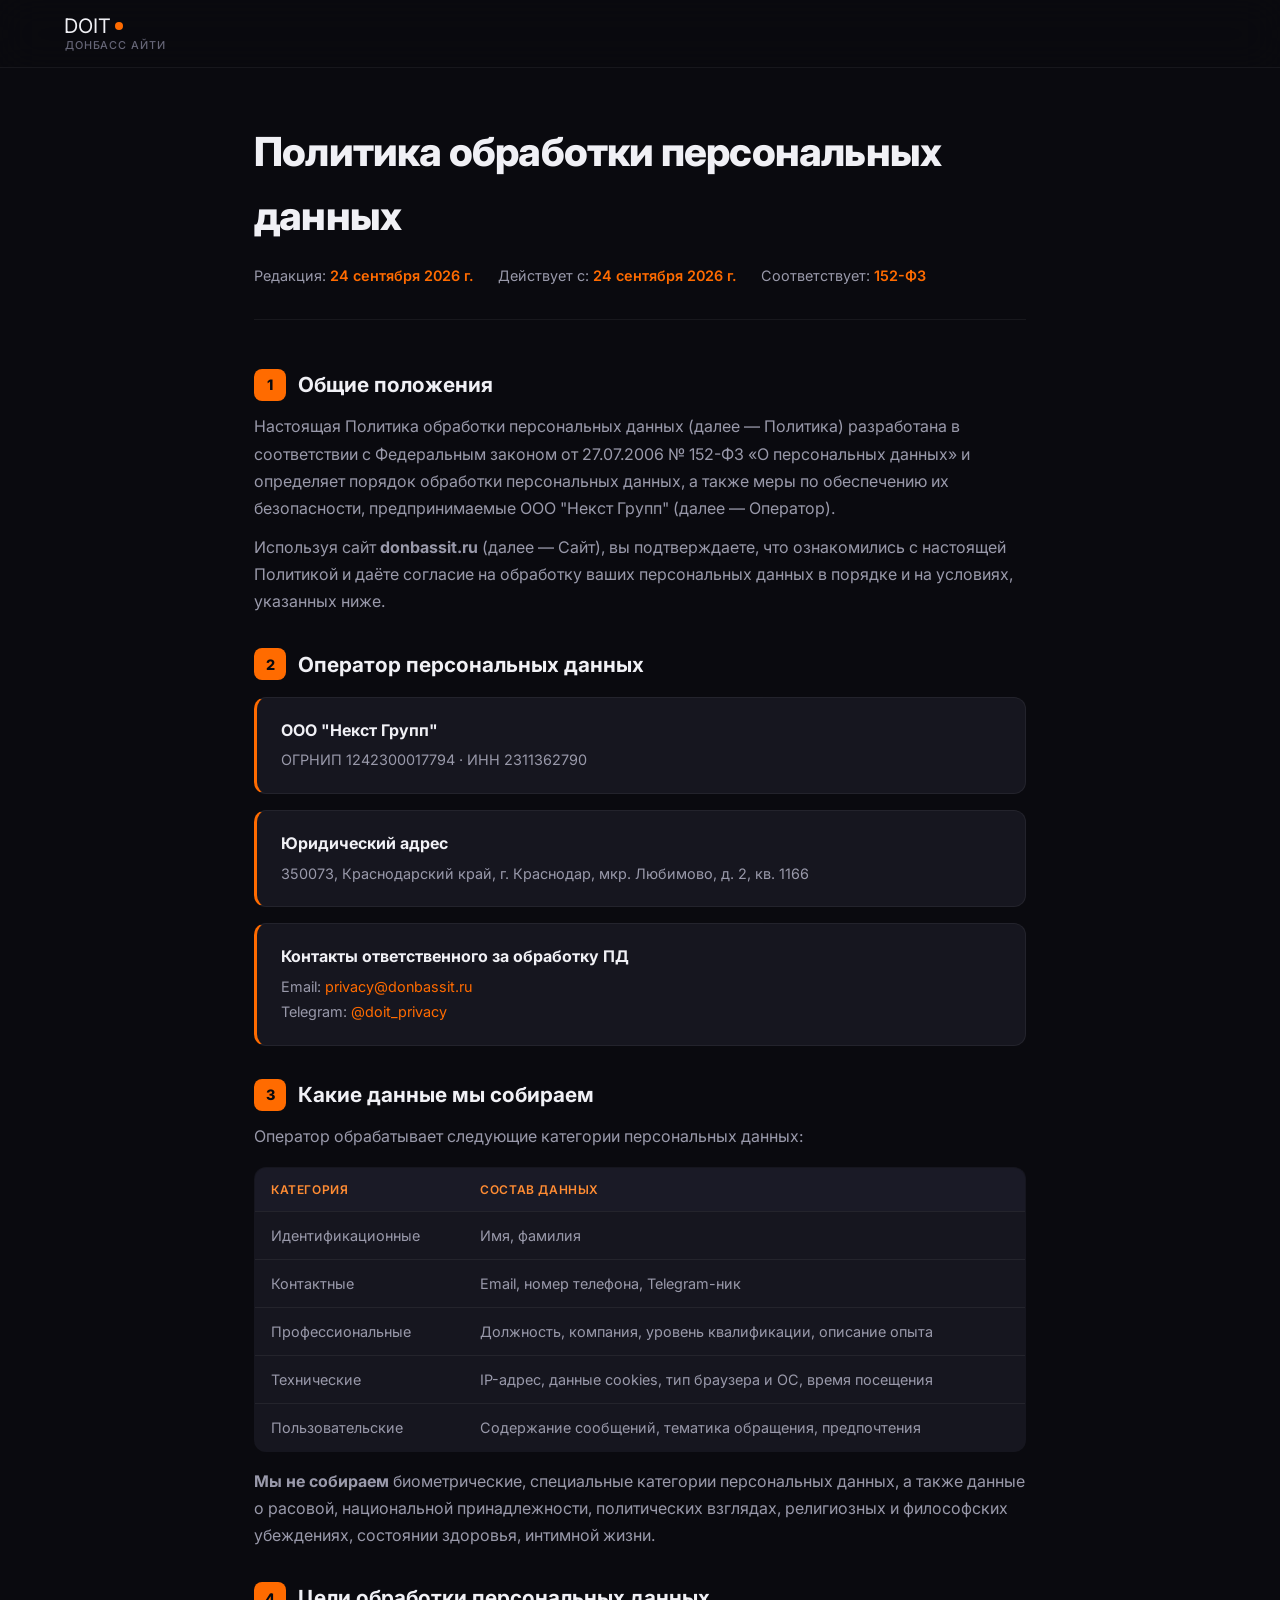
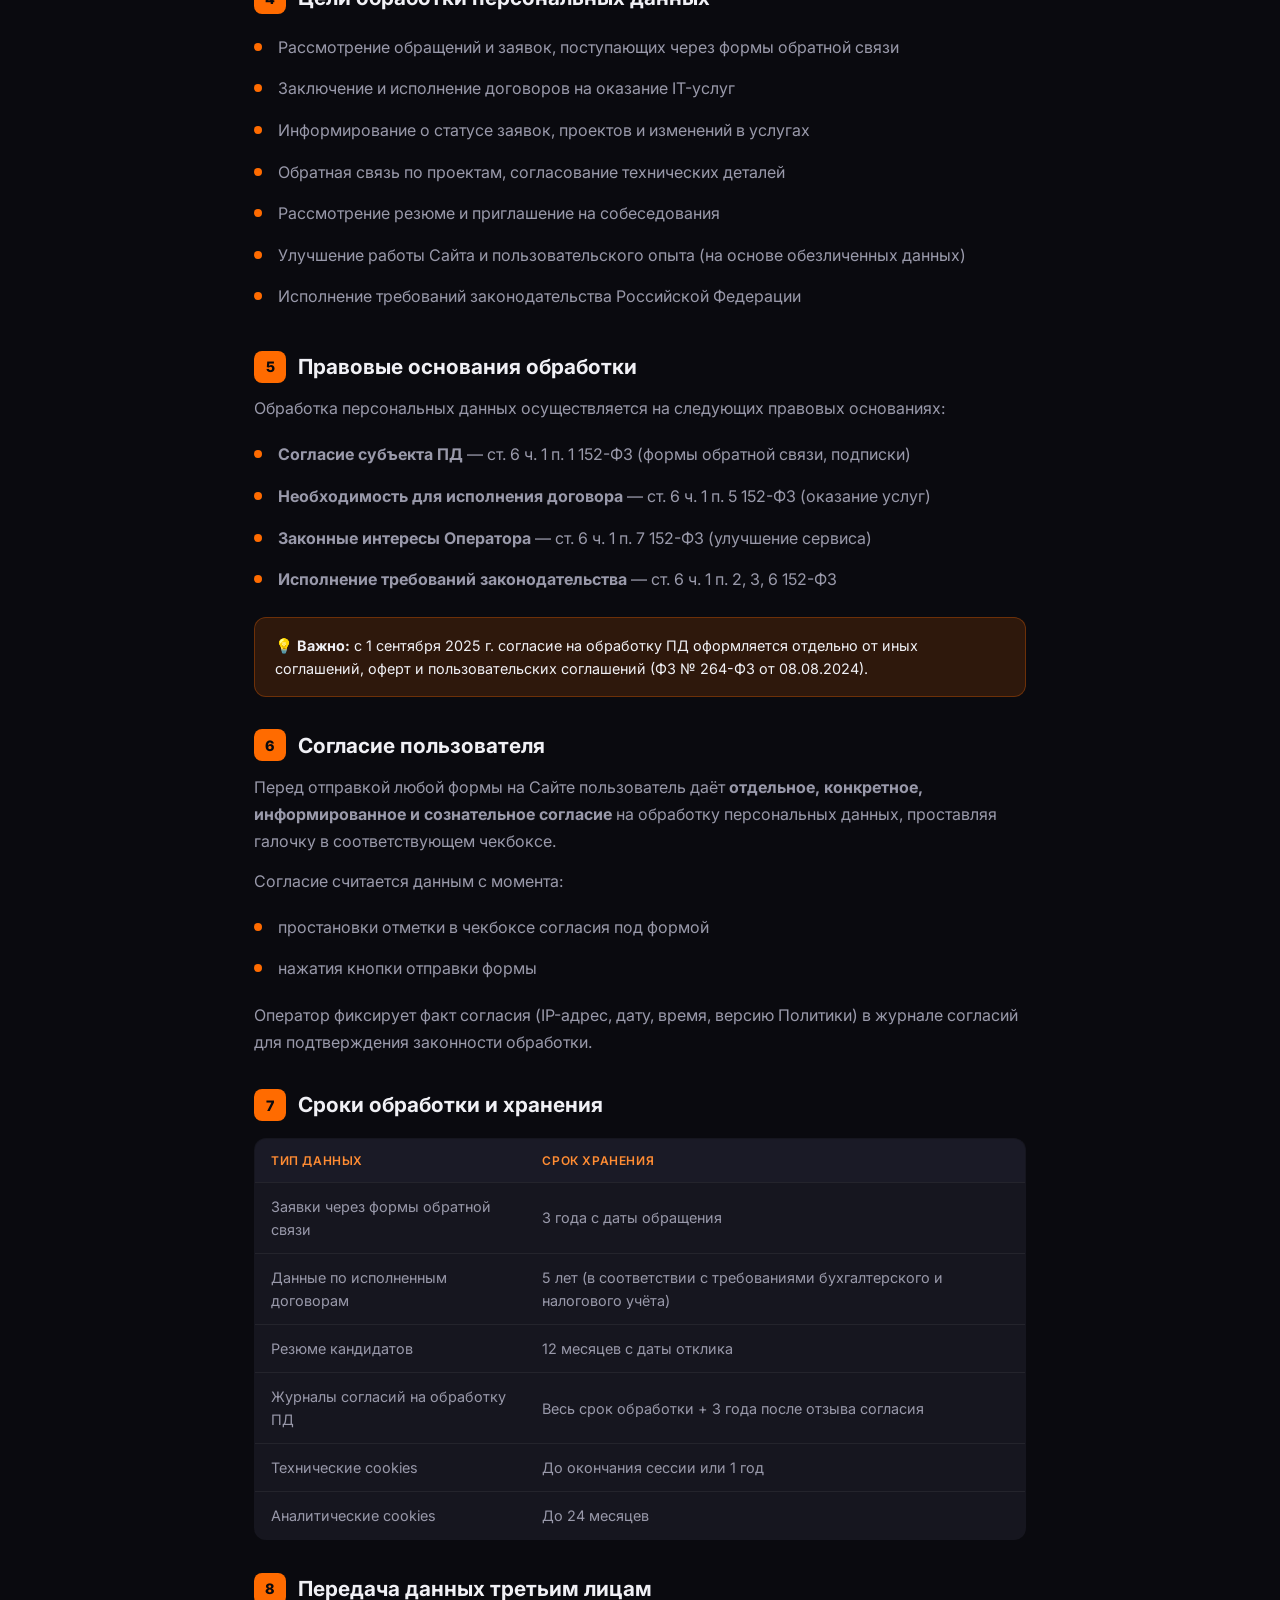
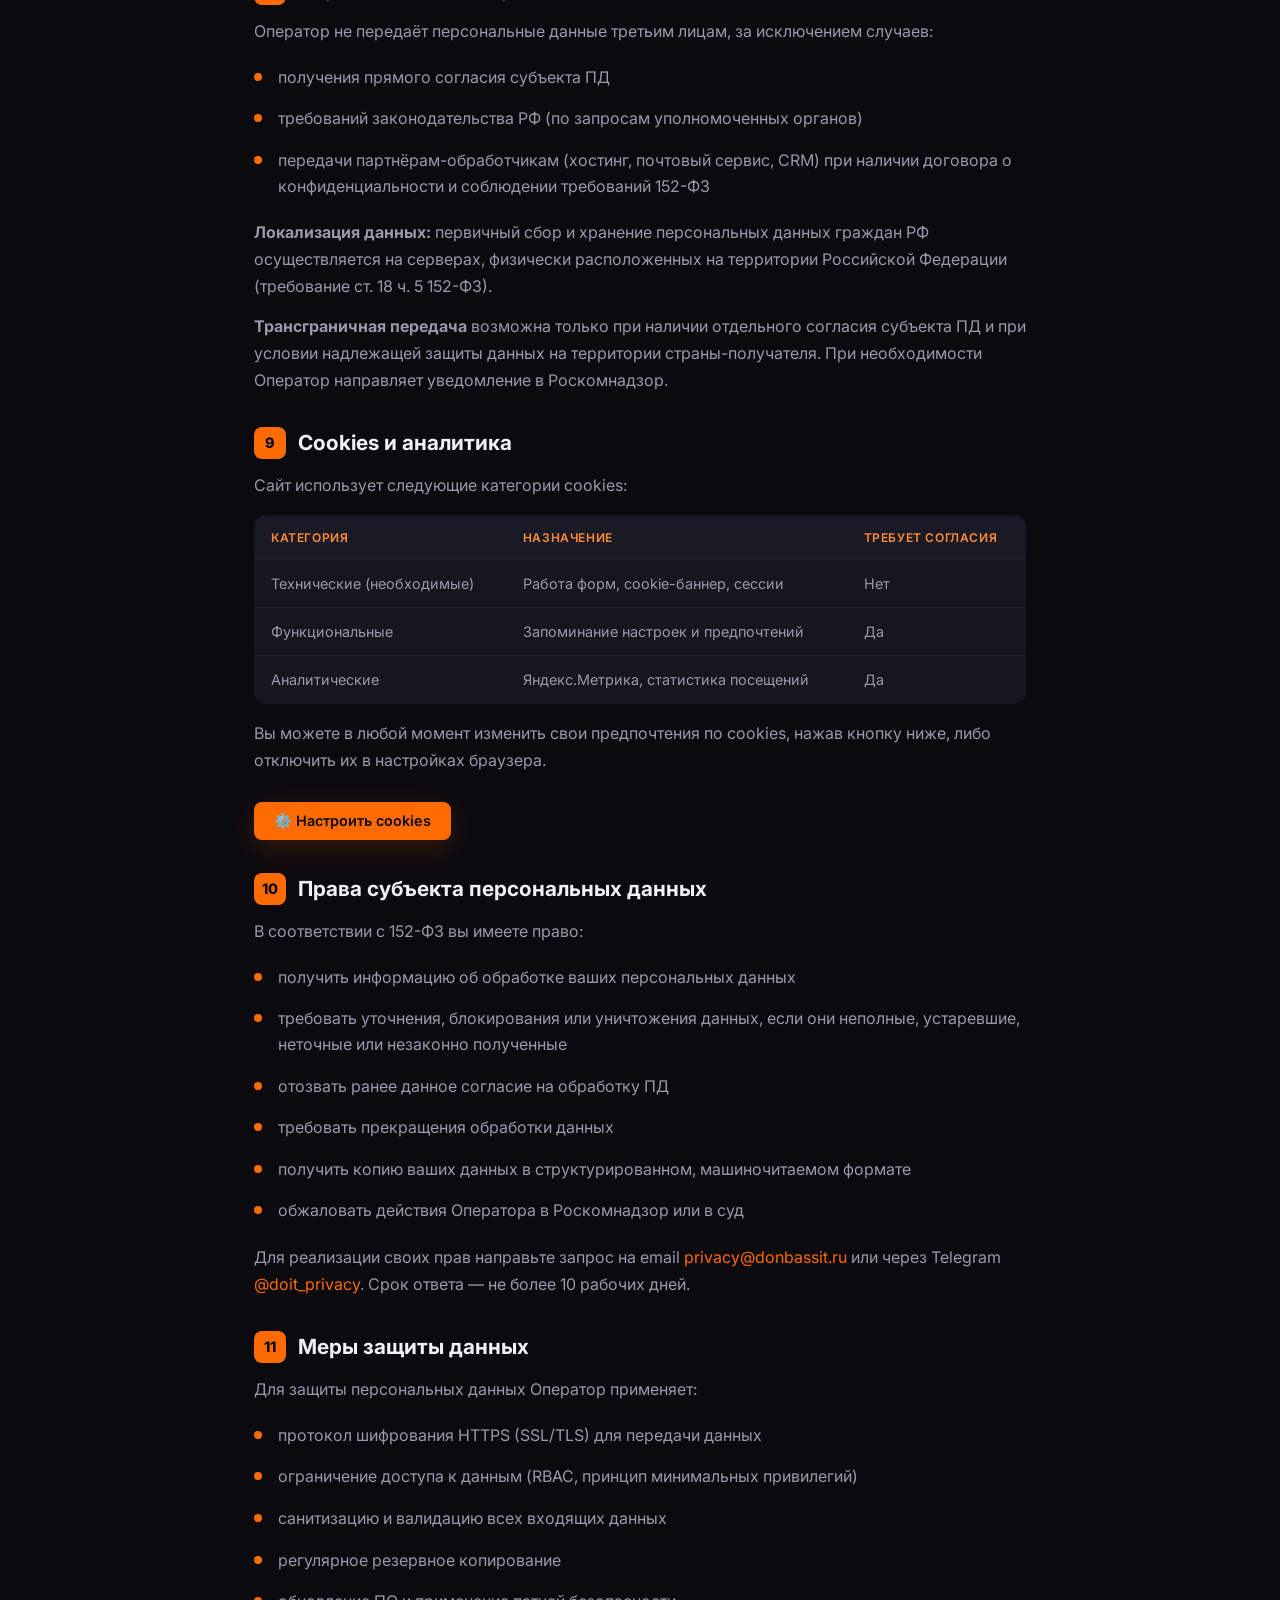
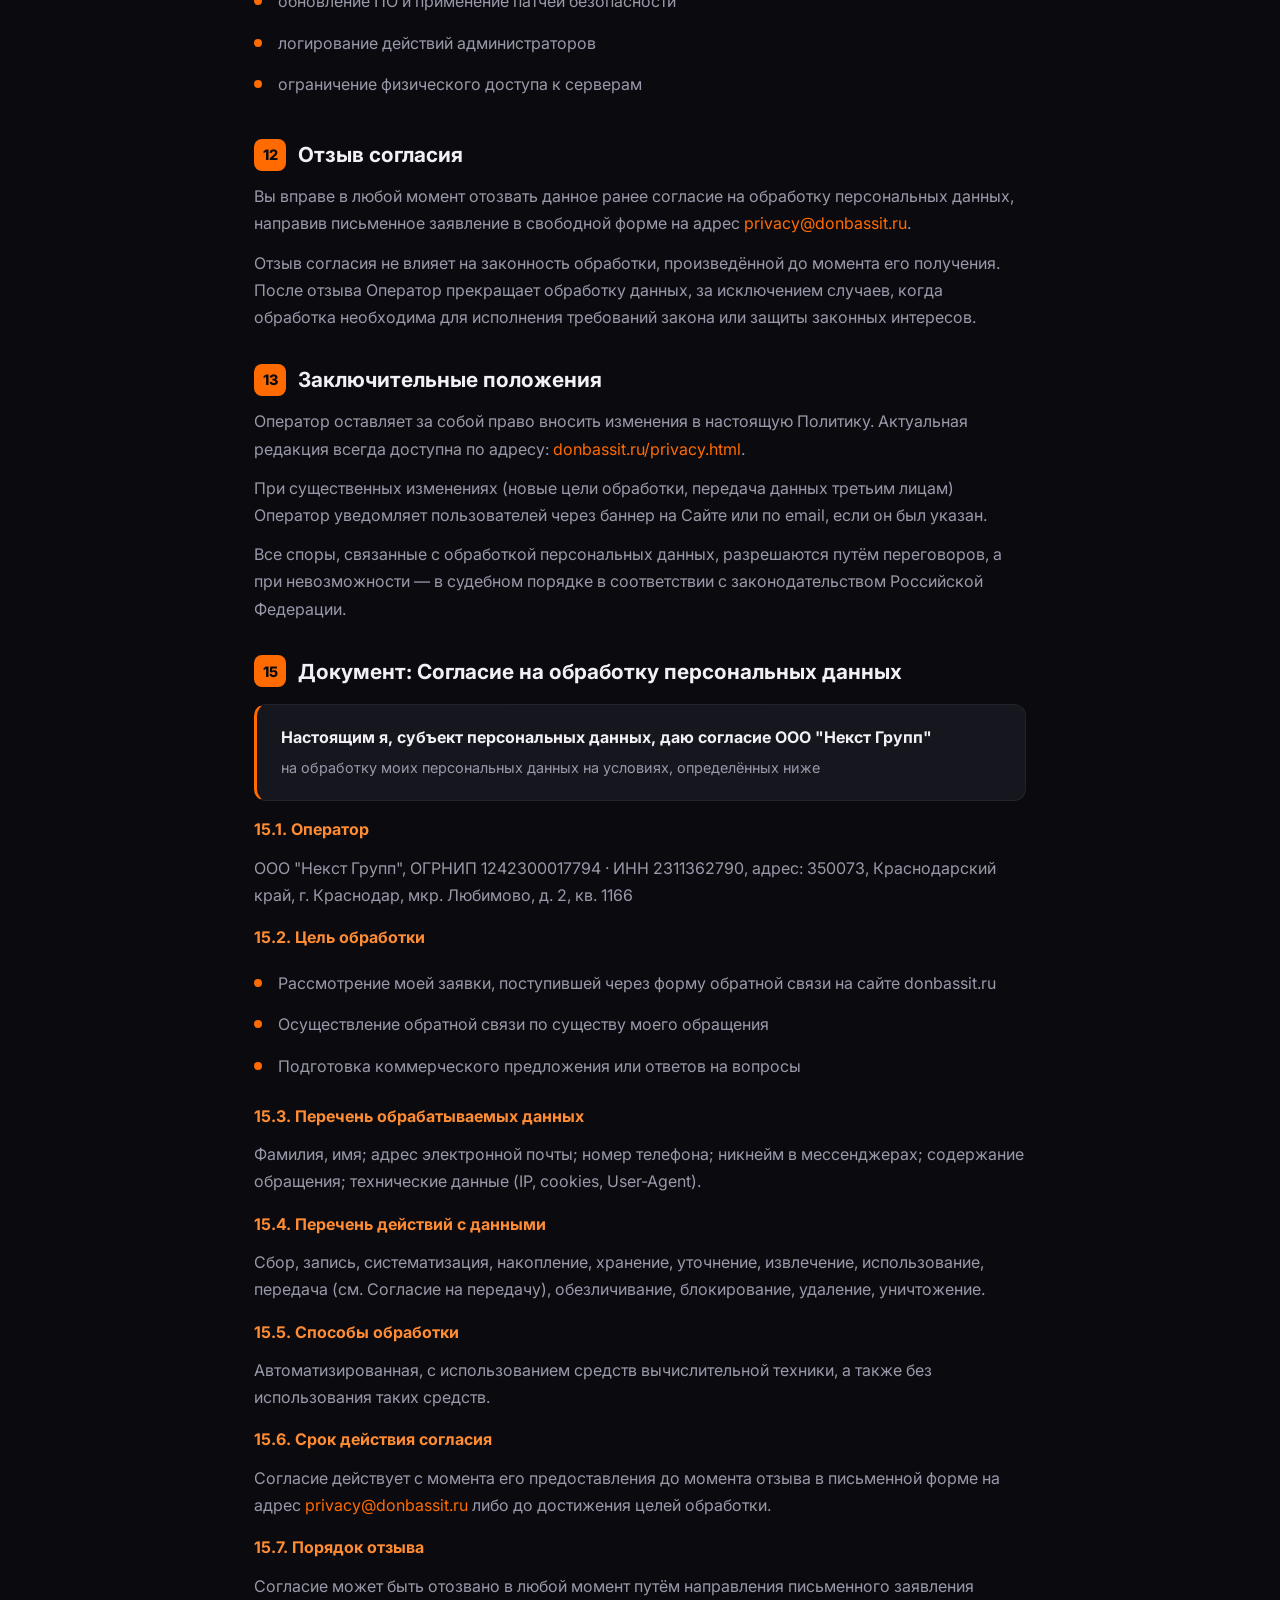
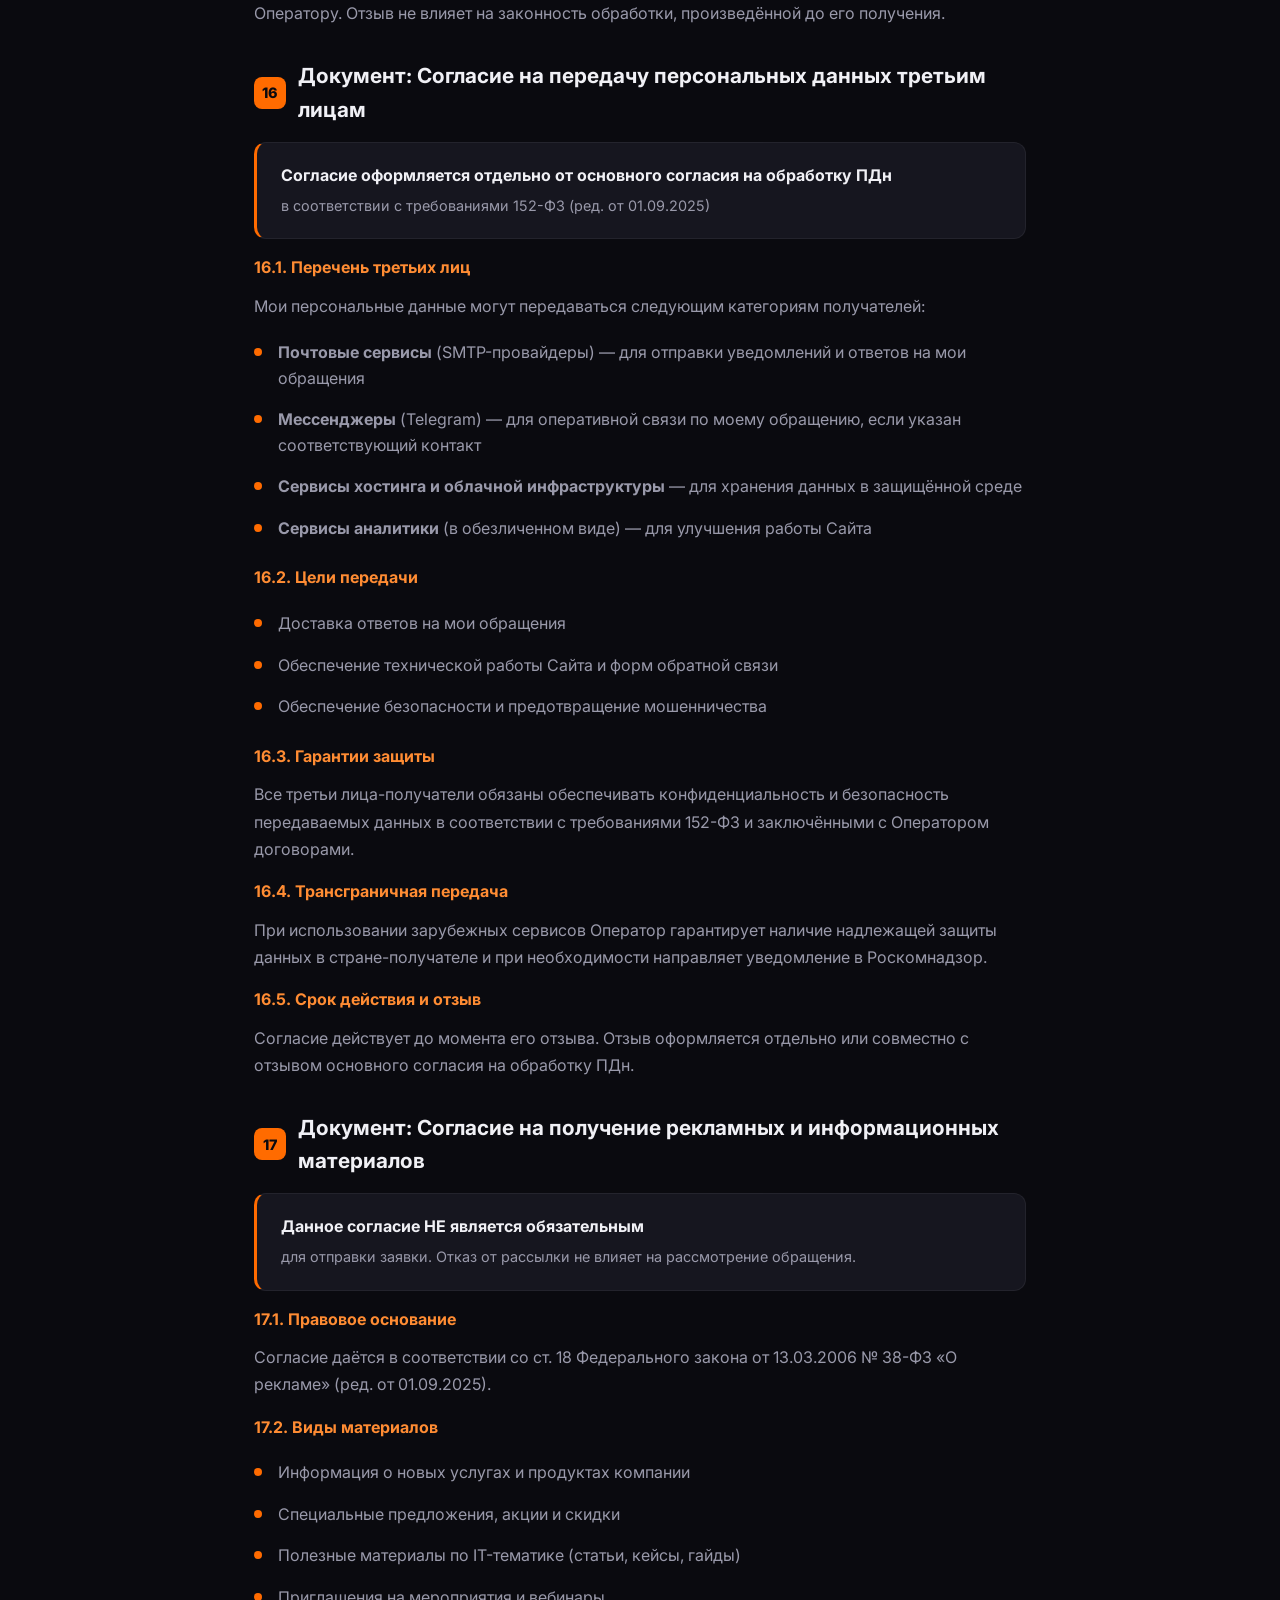
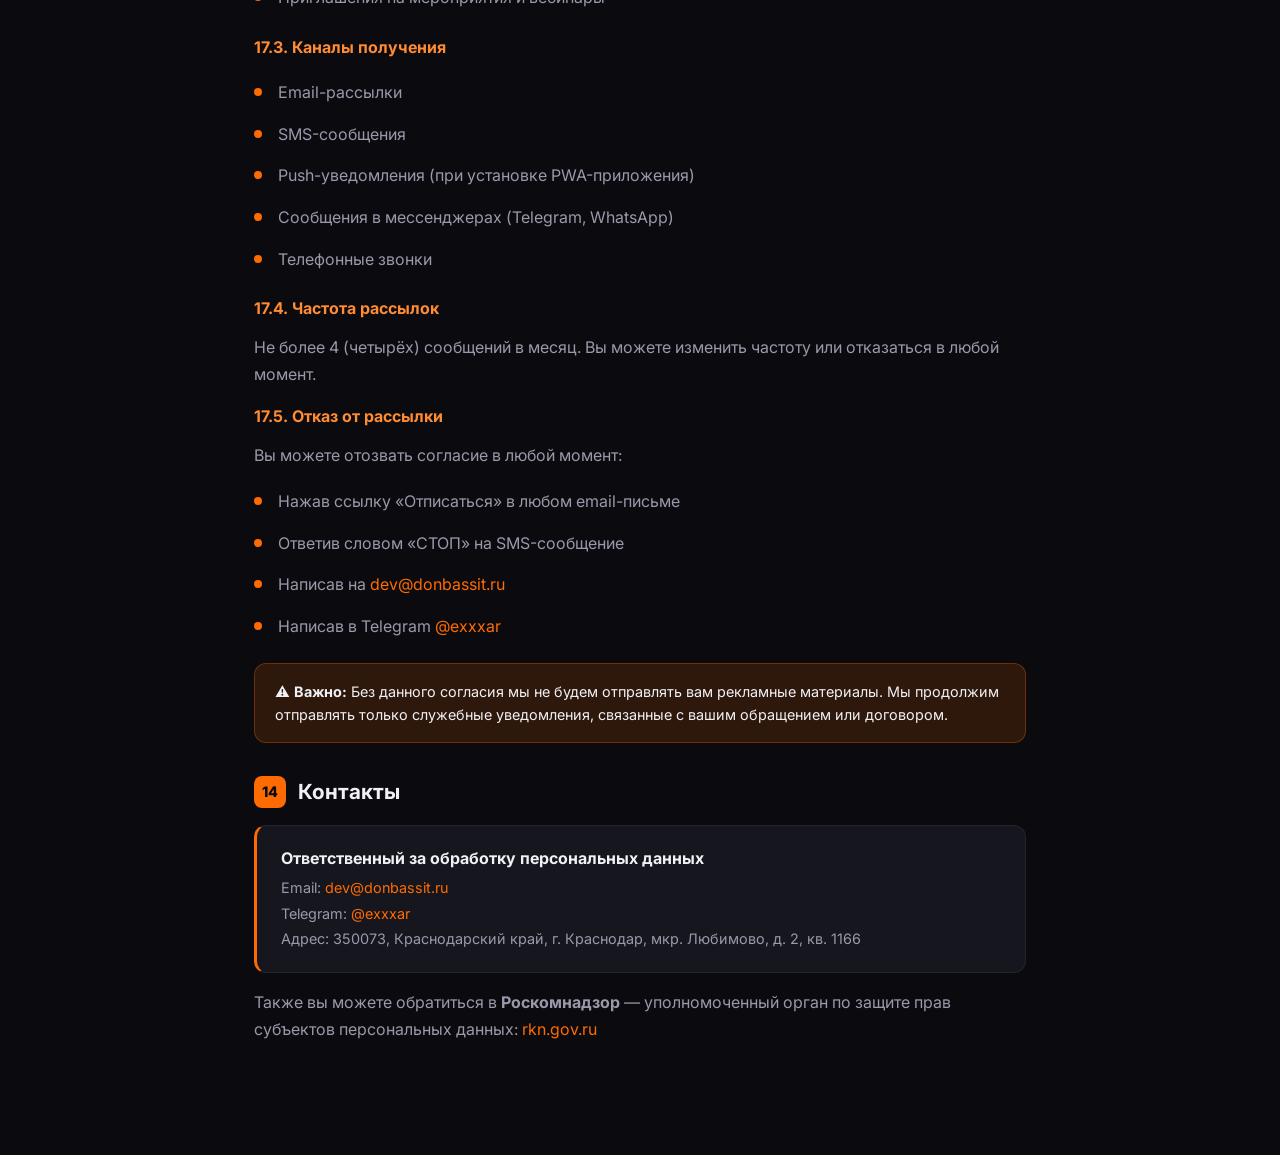
==== commit 9f51c777: "add htaccess and robots.txt" ====
--- a/privacy.html
+++ b/privacy.html
@@ -190,7 +190,7 @@
 <body>
 <header class="privacy-header-bar">
     <div class="privacy-header-bar__inner">
-        <a href="index2.html" class="logo">
+        <a href="/" class="logo">
             <div class="logo__main">
                 <span class="logo__text">DOIT</span>
                 <span class="logo__dot"></span>
@@ -217,7 +217,7 @@
                     Настоящая Политика обработки персональных данных (далее — Политика) разработана в соответствии
                     с Федеральным законом от 27.07.2006 № 152-ФЗ «О персональных данных» и определяет порядок
                     обработки персональных данных, а также меры по обеспечению их безопасности, предпринимаемые
-                    ИП Гукай Алексей Сергеевич (далее — Оператор).
+                    ООО "Некст Групп" (далее — Оператор).
                 </p>
                 <p>
                     Используя сайт <strong>donbassit.ru</strong> (далее — Сайт), вы подтверждаете, что ознакомились
@@ -229,12 +229,12 @@
             <section class="privacy__section">
                 <h2><span class="privacy__num">2</span>Оператор персональных данных</h2>
                 <div class="privacy__card">
-                    <strong>ИП Гукай Алексей Сергеевич</strong>
-                    <span>ОГРНИП: 315932000000000 · ИНН: 930000000000</span>
+                    <strong>ООО "Некст Групп"</strong>
+                    <span>ОГРНИП 1242300017794 · ИНН 2311362790</span>
                 </div>
                 <div class="privacy__card">
                     <strong>Юридический адрес</strong>
-                    <span>283000, ДНР, г. Донецк, ул. Артема, 00</span>
+                    <span>350073, Краснодарский край, г. Краснодар, мкр. Любимово, д. 2, кв. 1166</span>
                 </div>
                 <div class="privacy__card">
                     <strong>Контакты ответственного за обработку ПД</strong>
@@ -497,14 +497,14 @@
             <section class="privacy__section" id="pd-consent">
                 <h2><span class="privacy__num">15</span>Документ: Согласие на обработку персональных данных</h2>
                 <div class="privacy__card">
-                    <strong>Настоящим я, субъект персональных данных, даю согласие ИП Гукай А.С.</strong>
+                    <strong>Настоящим я, субъект персональных данных, даю согласие ООО "Некст Групп"</strong>
                     <span>на обработку моих персональных данных на условиях, определённых ниже</span>
                 </div>
 
                 <h3 style="font-size: 1rem; margin: 16px 0 12px; color: var(--accent-light);">
                     15.1. Оператор
                 </h3>
-                <p>ИП Гукай Алексей Сергеевич, ОГРНИП 315932000000000, ИНН 930000000000, адрес: 283000, ДНР, г. Донецк, ул. Артема, 00.</p>
+                <p>ООО "Некст Групп", ОГРНИП 1242300017794 · ИНН 2311362790, адрес: 350073, Краснодарский край, г. Краснодар, мкр. Любимово, д. 2, кв. 1166</p>
 
                 <h3 style="font-size: 1rem; margin: 16px 0 12px; color: var(--accent-light);">
                     15.2. Цель обработки
@@ -629,8 +629,8 @@
                 <ul>
                     <li>Нажав ссылку «Отписаться» в любом email-письме</li>
                     <li>Ответив словом «СТОП» на SMS-сообщение</li>
-                    <li>Написав на <a href="mailto:privacy@donbassit.ru" style="color: var(--accent);">privacy@donbassit.ru</a></li>
-                    <li>Написав в Telegram <a href="https://t.me/doit_privacy" style="color: var(--accent);">@doit_privacy</a></li>
+                    <li>Написав на <a href="mailto:dev@donbassit.ru" style="color: var(--accent);">dev@donbassit.ru</a></li>
+                    <li>Написав в Telegram <a href="https://t.me/exxxar" style="color: var(--accent);">@exxxar</a></li>
                 </ul>
 
                 <div class="privacy__cookies-info">
